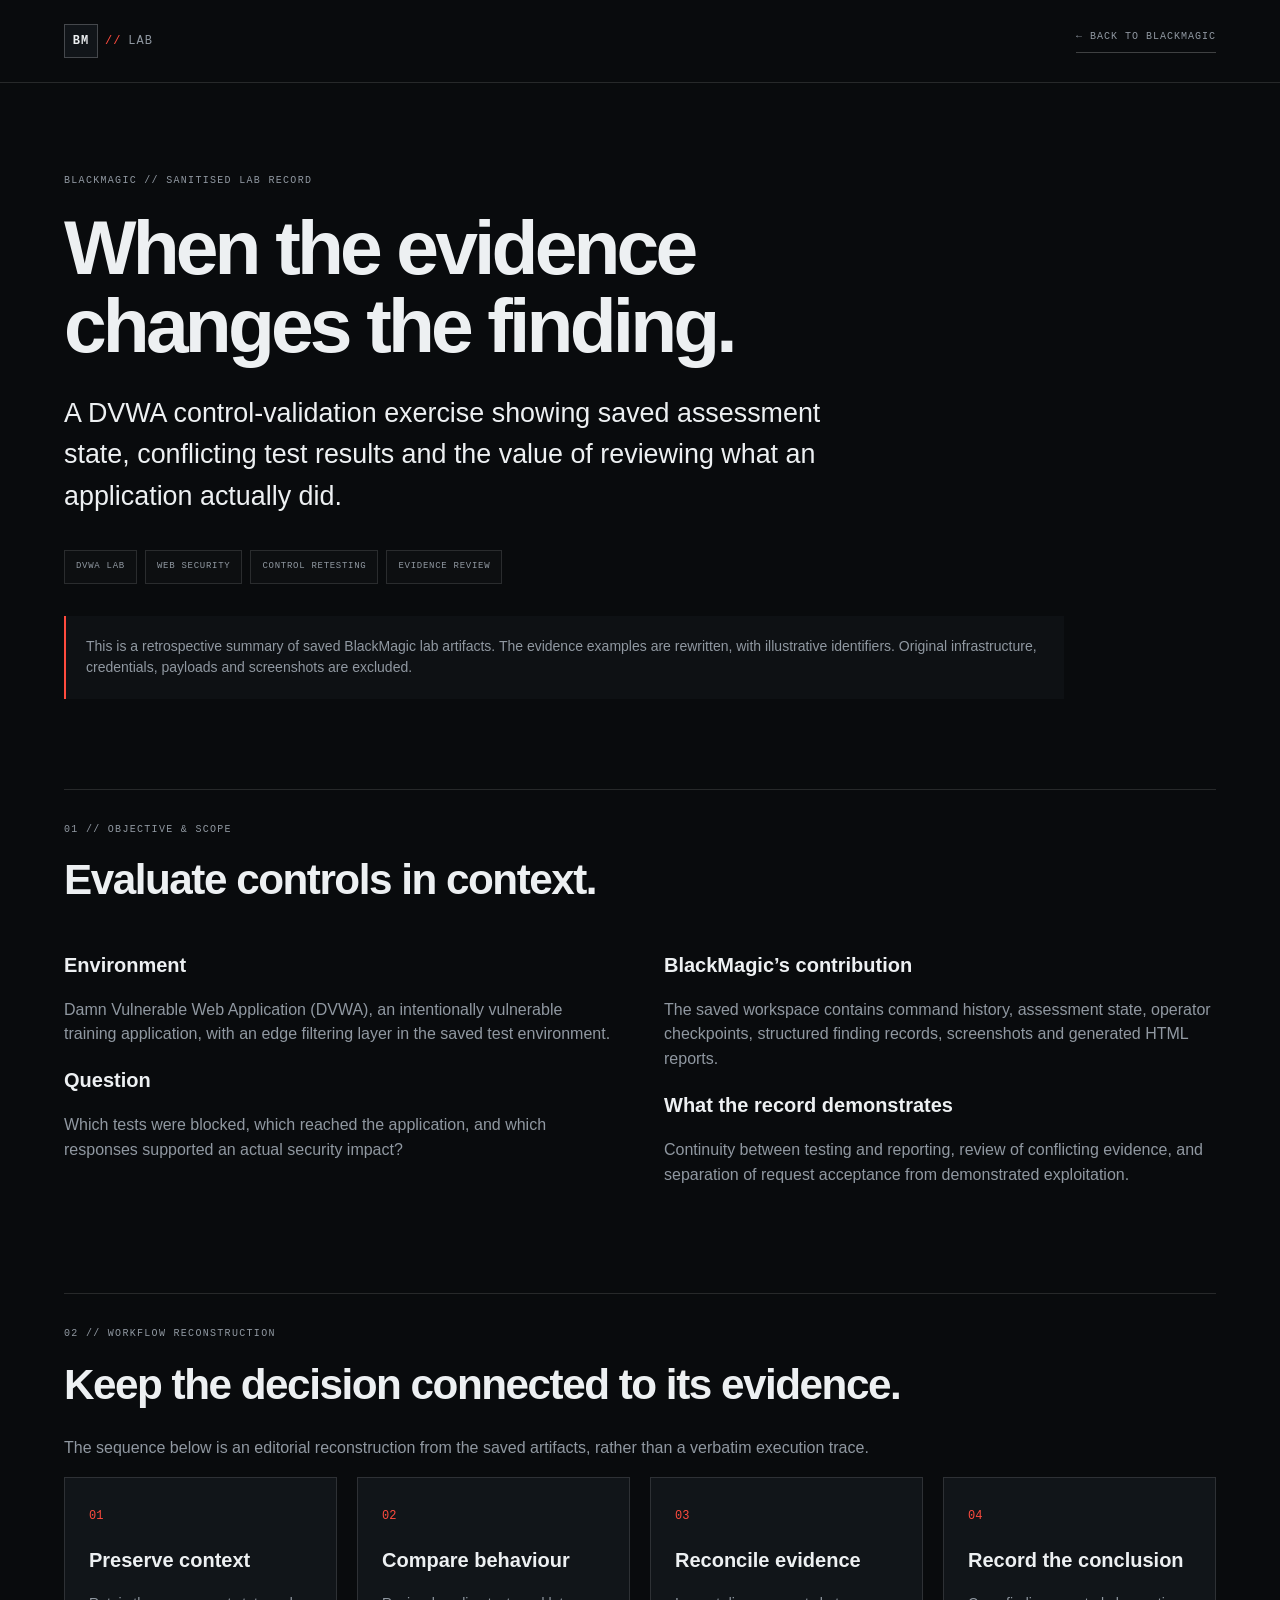
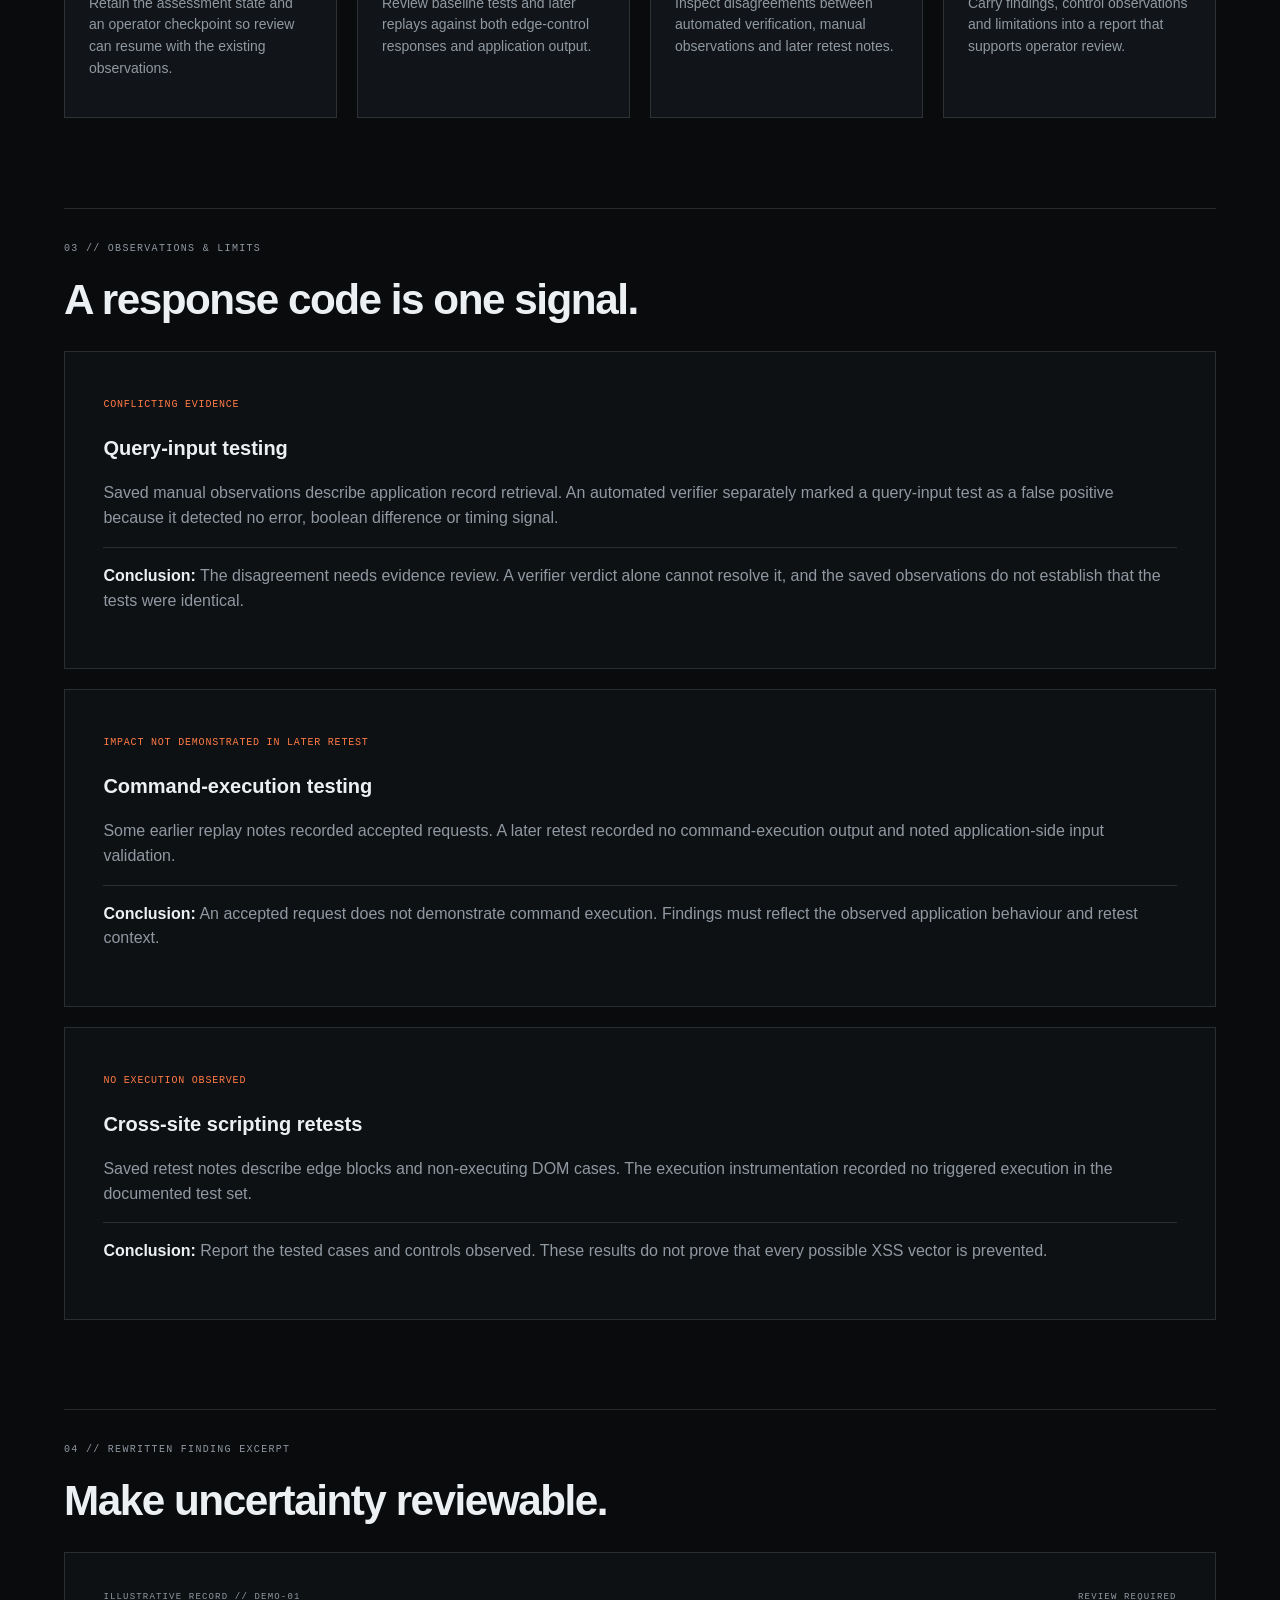
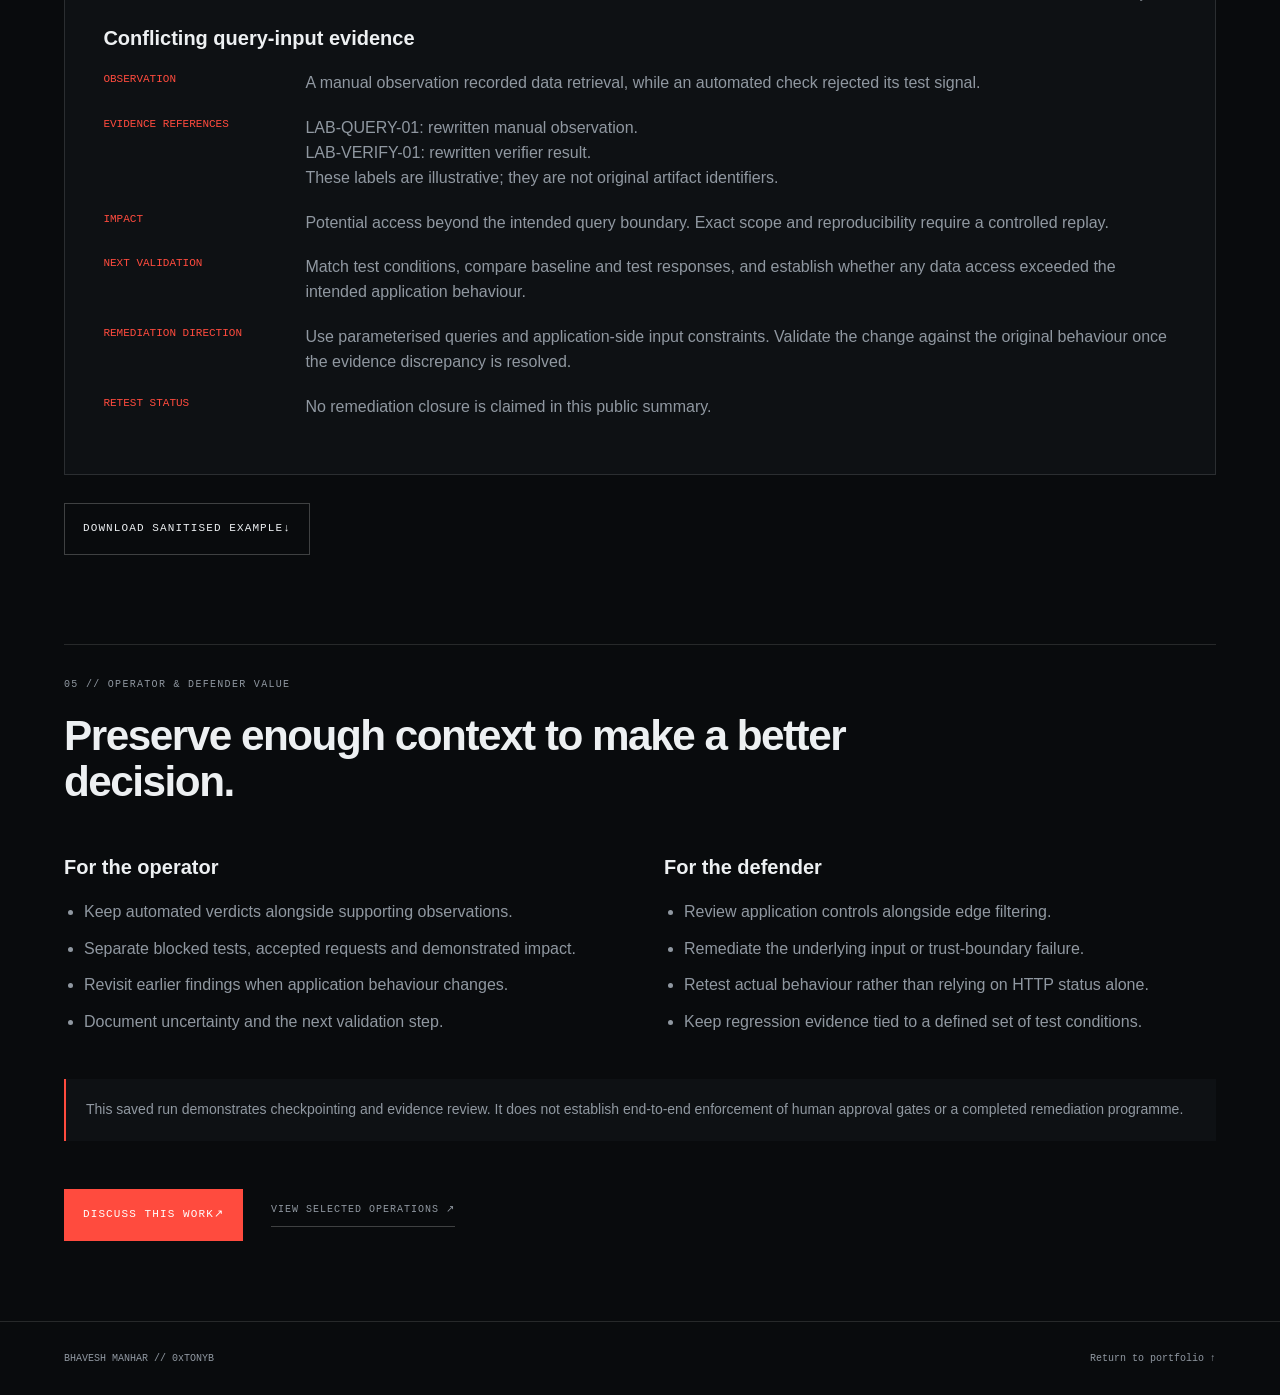
==== blackmagic-lab.html @ 5b5e730f "feat: add sanitised BlackMagic lab example" ====
<!doctype html>
<html lang="en">
<head>
  <meta charset="UTF-8" />
  <meta name="viewport" content="width=device-width, initial-scale=1.0" />
  <meta name="theme-color" content="#090b0d" />
  <meta name="description" content="A sanitised BlackMagic DVWA lab example: saved assessment state, conflicting evidence, control retesting and reviewable findings." />
  <link rel="canonical" href="https://tonyb760.github.io/blackmagic-lab.html" />
  <meta property="og:title" content="BlackMagic Lab Record // Bhavesh Manhar" />
  <meta property="og:description" content="How saved lab evidence informs an operator-led security assessment." />
  <meta property="og:type" content="article" />
  <meta property="og:url" content="https://tonyb760.github.io/blackmagic-lab.html" />
  <title>BlackMagic Lab Record // Bhavesh Manhar</title>
  <link rel="icon" href="./assets/favicon.svg" type="image/svg+xml" />
  <link rel="stylesheet" href="./styles.css?v=20261001-1" />
</head>
<body class="lab-record-page">
  <a class="skip-link" href="#main">Skip to content</a>
  <header class="case-page-header section-shell">
    <a class="brand" href="./index.html" aria-label="Bhavesh Manhar home"><span class="brand-mark">BM</span><span class="brand-slash">//</span><span class="brand-index">LAB</span></a>
    <a class="text-link" href="./index.html#blackmagic">← Back to BlackMagic</a>
  </header>
  <main class="section-shell case-page-main" id="main">
    <div class="case-page-intro">
      <span class="section-kicker">BLACKMAGIC // SANITISED LAB RECORD</span>
      <h1>When the evidence<br />changes the finding.</h1>
      <p class="case-page-lead">A DVWA control-validation exercise showing saved assessment state, conflicting test results and the value of reviewing what an application actually did.</p>
      <div class="record-tags"><span>DVWA LAB</span><span>WEB SECURITY</span><span>CONTROL RETESTING</span><span>EVIDENCE REVIEW</span></div>
      <p class="case-disclosure">This is a retrospective summary of saved BlackMagic lab artifacts. The evidence examples are rewritten, with illustrative identifiers. Original infrastructure, credentials, payloads and screenshots are excluded.</p>
    </div>

    <section class="case-section" aria-labelledby="objective-title">
      <span class="section-kicker">01 // OBJECTIVE &amp; SCOPE</span>
      <h2 id="objective-title">Evaluate controls in context.</h2>
      <div class="case-two-column">
        <div><h3>Environment</h3><p>Damn Vulnerable Web Application (DVWA), an intentionally vulnerable training application, with an edge filtering layer in the saved test environment.</p><h3>Question</h3><p>Which tests were blocked, which reached the application, and which responses supported an actual security impact?</p></div>
        <div><h3>BlackMagic’s contribution</h3><p>The saved workspace contains command history, assessment state, operator checkpoints, structured finding records, screenshots and generated HTML reports.</p><h3>What the record demonstrates</h3><p>Continuity between testing and reporting, review of conflicting evidence, and separation of request acceptance from demonstrated exploitation.</p></div>
      </div>
    </section>

    <section class="case-section" aria-labelledby="workflow-title">
      <span class="section-kicker">02 // WORKFLOW RECONSTRUCTION</span>
      <h2 id="workflow-title">Keep the decision connected to its evidence.</h2>
      <p>The sequence below is an editorial reconstruction from the saved artifacts, rather than a verbatim execution trace.</p>
      <ol class="case-workflow">
        <li><span>01</span><h3>Preserve context</h3><p>Retain the assessment state and an operator checkpoint so review can resume with the existing observations.</p></li>
        <li><span>02</span><h3>Compare behaviour</h3><p>Review baseline tests and later replays against both edge-control responses and application output.</p></li>
        <li><span>03</span><h3>Reconcile evidence</h3><p>Inspect disagreements between automated verification, manual observations and later retest notes.</p></li>
        <li><span>04</span><h3>Record the conclusion</h3><p>Carry findings, control observations and limitations into a report that supports operator review.</p></li>
      </ol>
    </section>

    <section class="case-section" aria-labelledby="evidence-title">
      <span class="section-kicker">03 // OBSERVATIONS &amp; LIMITS</span>
      <h2 id="evidence-title">A response code is one signal.</h2>
      <div class="case-observations">
        <article><span class="case-status">CONFLICTING EVIDENCE</span><h3>Query-input testing</h3><p>Saved manual observations describe application record retrieval. An automated verifier separately marked a query-input test as a false positive because it detected no error, boolean difference or timing signal.</p><p class="case-conclusion"><strong>Conclusion:</strong> The disagreement needs evidence review. A verifier verdict alone cannot resolve it, and the saved observations do not establish that the tests were identical.</p></article>
        <article><span class="case-status">IMPACT NOT DEMONSTRATED IN LATER RETEST</span><h3>Command-execution testing</h3><p>Some earlier replay notes recorded accepted requests. A later retest recorded no command-execution output and noted application-side input validation.</p><p class="case-conclusion"><strong>Conclusion:</strong> An accepted request does not demonstrate command execution. Findings must reflect the observed application behaviour and retest context.</p></article>
        <article><span class="case-status">NO EXECUTION OBSERVED</span><h3>Cross-site scripting retests</h3><p>Saved retest notes describe edge blocks and non-executing DOM cases. The execution instrumentation recorded no triggered execution in the documented test set.</p><p class="case-conclusion"><strong>Conclusion:</strong> Report the tested cases and controls observed. These results do not prove that every possible XSS vector is prevented.</p></article>
      </div>
    </section>

    <section class="case-section" aria-labelledby="finding-title">
      <span class="section-kicker">04 // REWRITTEN FINDING EXCERPT</span>
      <h2 id="finding-title">Make uncertainty reviewable.</h2>
      <article class="case-finding">
        <div class="record-topline"><span>ILLUSTRATIVE RECORD // DEMO-01</span><span>REVIEW REQUIRED</span></div>
        <h3>Conflicting query-input evidence</h3>
        <dl>
          <dt>Observation</dt><dd>A manual observation recorded data retrieval, while an automated check rejected its test signal.</dd>
          <dt>Evidence references</dt><dd>LAB-QUERY-01: rewritten manual observation.<br />LAB-VERIFY-01: rewritten verifier result.<br />These labels are illustrative; they are not original artifact identifiers.</dd>
          <dt>Impact</dt><dd>Potential access beyond the intended query boundary. Exact scope and reproducibility require a controlled replay.</dd>
          <dt>Next validation</dt><dd>Match test conditions, compare baseline and test responses, and establish whether any data access exceeded the intended application behaviour.</dd>
          <dt>Remediation direction</dt><dd>Use parameterised queries and application-side input constraints. Validate the change against the original behaviour once the evidence discrepancy is resolved.</dd>
          <dt>Retest status</dt><dd>No remediation closure is claimed in this public summary.</dd>
        </dl>
      </article>
      <a class="button button-ghost" href="./assets/blackmagic-lab-example.md" download><span>Download sanitised example</span><span aria-hidden="true">↓</span></a>
    </section>

    <section class="case-section" aria-labelledby="takeaways-title">
      <span class="section-kicker">05 // OPERATOR &amp; DEFENDER VALUE</span>
      <h2 id="takeaways-title">Preserve enough context to make a better decision.</h2>
      <div class="case-two-column">
        <div><h3>For the operator</h3><ul><li>Keep automated verdicts alongside supporting observations.</li><li>Separate blocked tests, accepted requests and demonstrated impact.</li><li>Revisit earlier findings when application behaviour changes.</li><li>Document uncertainty and the next validation step.</li></ul></div>
        <div><h3>For the defender</h3><ul><li>Review application controls alongside edge filtering.</li><li>Remediate the underlying input or trust-boundary failure.</li><li>Retest actual behaviour rather than relying on HTTP status alone.</li><li>Keep regression evidence tied to a defined set of test conditions.</li></ul></div>
      </div>
      <p class="case-disclosure">This saved run demonstrates checkpointing and evidence review. It does not establish end-to-end enforcement of human approval gates or a completed remediation programme.</p>
    </section>
    <div class="case-page-actions"><a class="button button-primary" href="./index.html#contact"><span>Discuss this work</span><span aria-hidden="true">↗</span></a><a class="text-link" href="./index.html#selected-operations">View selected operations ↗</a></div>
  </main>
  <footer class="case-page-footer section-shell"><span>BHAVESH MANHAR // 0xTONYB</span><a href="./index.html">Return to portfolio ↑</a></footer>
</body>
</html>
---- styles.css ----
:root {
  --bg: #090b0d;
  --bg-soft: #0e1114;
  --panel: #111519;
  --panel-2: #151a1f;
  --text: #edf0f2;
  --muted: #9098a1;
  --faint: #5d6670;
  --line: rgba(255, 255, 255, 0.12);
  --line-strong: rgba(255, 255, 255, 0.22);
  --signal: #ff4b3e;
  --ember: #ff7a45;
  --status: #70e6a5;
  --black: #040506;
  --mono: "SFMono-Regular", "Cascadia Code", "Roboto Mono", Consolas, monospace;
  --sans: Inter, "Helvetica Neue", Arial, sans-serif;
  --max: 1520px;
  --side: clamp(22px, 5vw, 82px);
  --radius: 2px;
}

* {
  box-sizing: border-box;
}

html {
  scroll-behavior: smooth;
  background: var(--bg);
  overflow-x: clip;
}

body {
  margin: 0;
  color: var(--text);
  background: var(--bg);
  font-family: var(--sans);
  font-size: 16px;
  line-height: 1.55;
  overflow-x: clip;
}

body.menu-open,
body.terminal-open {
  overflow: hidden;
}

::selection {
  background: var(--signal);
  color: #fff;
}

a {
  color: inherit;
  text-decoration: none;
}

button,
input {
  font: inherit;
}

button {
  color: inherit;
}

img {
  display: block;
  max-width: 100%;
}

.sr-only {
  position: absolute;
  width: 1px;
  height: 1px;
  padding: 0;
  margin: -1px;
  overflow: hidden;
  clip: rect(0, 0, 0, 0);
  white-space: nowrap;
  border: 0;
}

.skip-link {
  position: fixed;
  left: 18px;
  top: -60px;
  z-index: 9999;
  padding: 12px 16px;
  background: var(--signal);
  color: white;
  transition: top 0.2s ease;
}

.skip-link:focus {
  top: 18px;
}

.ambient,
.grid-field,
.scan-line {
  position: fixed;
  pointer-events: none;
  z-index: 0;
}

.ambient {
  filter: blur(110px);
  opacity: 0.14;
  border-radius: 50%;
}

.ambient-a {
  width: 520px;
  height: 520px;
  left: -260px;
  top: 18vh;
  background: var(--signal);
}

.ambient-b {
  width: 420px;
  height: 420px;
  right: -210px;
  top: 65vh;
  background: var(--ember);
  opacity: 0.07;
}

.grid-field {
  inset: 0;
  background-image:
    linear-gradient(rgba(255,255,255,0.022) 1px, transparent 1px),
    linear-gradient(90deg, rgba(255,255,255,0.022) 1px, transparent 1px);
  background-size: 52px 52px;
  mask-image: linear-gradient(to bottom, rgba(0,0,0,.85), rgba(0,0,0,.25) 55%, transparent 90%);
}

.scan-line {
  top: -25vh;
  left: 0;
  width: 100%;
  height: 16vh;
  background: linear-gradient(to bottom, transparent, rgba(255,75,62,.035), transparent);
  animation: pageScan 12s linear infinite;
}

@keyframes pageScan {
  to { transform: translateY(140vh); }
}

.section-shell,
.site-header,
.site-footer {
  width: min(100%, var(--max));
  margin: 0 auto;
  position: relative;
  z-index: 1;
}

.section-shell {
  padding-left: var(--side);
  padding-right: var(--side);
}

.site-header {
  min-height: 78px;
  padding: 0 var(--side);
  display: grid;
  grid-template-columns: auto 1fr auto;
  align-items: center;
  gap: 44px;
  border-bottom: 1px solid var(--line);
  background: rgba(9,11,13,.82);
  backdrop-filter: blur(18px);
  position: sticky;
  top: 0;
  z-index: 100;
}

.brand {
  display: inline-flex;
  align-items: center;
  gap: 7px;
  font-family: var(--mono);
  font-size: 12px;
  letter-spacing: .08em;
}

.brand-mark {
  width: 34px;
  height: 34px;
  display: grid;
  place-items: center;
  border: 1px solid var(--line-strong);
  background: var(--panel);
  font-weight: 800;
}

.brand-slash {
  color: var(--signal);
}

.brand-index {
  color: var(--muted);
}

.desktop-nav {
  justify-self: center;
  display: flex;
  gap: clamp(20px, 2.8vw, 48px);
  font-family: var(--mono);
  font-size: 11px;
  text-transform: uppercase;
  letter-spacing: .12em;
  color: var(--muted);
}

.desktop-nav a {
  position: relative;
}

.desktop-nav a::after {
  content: "";
  position: absolute;
  left: 0;
  bottom: -8px;
  width: 100%;
  height: 1px;
  background: var(--signal);
  transform: scaleX(0);
  transform-origin: right;
  transition: transform .25s ease;
}

.desktop-nav a:hover,
.desktop-nav a:focus-visible {
  color: var(--text);
}

.desktop-nav a:hover::after,
.desktop-nav a:focus-visible::after {
  transform: scaleX(1);
  transform-origin: left;
}

.header-status {
  display: inline-flex;
  align-items: center;
  gap: 9px;
  font-family: var(--mono);
  font-size: 10px;
  color: var(--muted);
  letter-spacing: .12em;
}

.status-dot {
  width: 7px;
  height: 7px;
  border-radius: 50%;
  background: var(--status);
  box-shadow: 0 0 0 5px rgba(112,230,165,.08), 0 0 16px rgba(112,230,165,.4);
}

.menu-button,
.mobile-nav {
  display: none;
}

.hero {
  min-height: calc(100vh - 78px);
  padding-top: clamp(58px, 7vw, 112px);
  padding-bottom: clamp(64px, 8vw, 130px);
  display: grid;
  grid-template-columns: minmax(0, 1.05fr) minmax(420px, .95fr);
  gap: clamp(44px, 7vw, 116px);
  align-items: center;
}

.hero-copy {
  position: relative;
  z-index: 2;
}

.eyebrow {
  display: flex;
  align-items: center;
  gap: 12px;
  font-family: var(--mono);
  color: var(--muted);
  font-size: 10px;
  letter-spacing: .16em;
}

.hairline {
  width: 62px;
  height: 1px;
  background: var(--line-strong);
}

.hero h1 {
  margin: clamp(28px, 4vw, 52px) 0 20px;
  font-size: clamp(58px, 7.3vw, 118px);
  line-height: .79;
  letter-spacing: -.065em;
  font-weight: 900;
}

.hero h1 span {
  display: block;
}

.outline-word {
  color: transparent;
  -webkit-text-stroke: 1px rgba(237,240,242,.63);
}

.role-line {
  min-height: 26px;
  display: flex;
  gap: 8px;
  align-items: center;
  font-family: var(--mono);
  font-size: clamp(12px, 1.1vw, 15px);
  letter-spacing: .08em;
  color: var(--muted);
}

.prompt-symbol {
  color: var(--signal);
}

.cursor {
  color: var(--signal);
  animation: blink .9s steps(1) infinite;
}

@keyframes blink {
  50% { opacity: 0; }
}

.hero-statement {
  margin: clamp(42px, 5vw, 72px) 0 24px;
  font-size: clamp(28px, 3.4vw, 54px);
  line-height: 1.02;
  letter-spacing: -.035em;
  font-weight: 650;
}

.hero-intro {
  max-width: 650px;
  margin: 0;
  color: var(--muted);
  font-size: clamp(16px, 1.35vw, 20px);
}

.hero-actions {
  display: flex;
  flex-wrap: wrap;
  gap: 12px;
  margin-top: 38px;
}

.button {
  min-width: 176px;
  min-height: 52px;
  padding: 0 18px;
  display: inline-flex;
  align-items: center;
  justify-content: space-between;
  border: 1px solid var(--line-strong);
  font-family: var(--mono);
  font-size: 11px;
  letter-spacing: .1em;
  text-transform: uppercase;
  transition: transform .25s ease, border-color .25s ease, background .25s ease;
}

.button:hover,
.button:focus-visible {
  transform: translateY(-3px);
}

.button-primary {
  background: var(--signal);
  border-color: var(--signal);
  color: white;
}

.button-primary:hover,
.button-primary:focus-visible {
  background: #ff5f53;
}

.button-ghost:hover,
.button-ghost:focus-visible {
  border-color: var(--text);
  background: rgba(255,255,255,.03);
}

.hero-footnote {
  margin-top: 24px;
  display: flex;
  gap: 12px;
  align-items: center;
  color: var(--faint);
  font-family: var(--mono);
  font-size: 10px;
  letter-spacing: .08em;
  text-transform: uppercase;
}

.hero-footnote span:first-child {
  color: var(--muted);
  border: 1px solid var(--line);
  padding: 5px 7px;
}

.portrait-stage {
  position: relative;
  padding: 32px 28px 34px;
  perspective: 1200px;
}

.portrait-stage::before {
  content: "";
  position: absolute;
  inset: 0 10px 0 58px;
  border: 1px solid var(--line);
  background:
    linear-gradient(145deg, rgba(255,75,62,.08), transparent 35%),
    var(--panel);
}

.portrait-meta {
  position: relative;
  z-index: 4;
  display: flex;
  justify-content: space-between;
  font-family: var(--mono);
  font-size: 9px;
  letter-spacing: .1em;
  color: var(--muted);
  text-transform: uppercase;
}

.portrait-meta-top {
  margin: 0 22px 13px 58px;
}

.portrait-meta-bottom {
  margin: 14px 22px 0 58px;
}

.mono-muted {
  color: var(--faint);
}

.portrait-frame {
  position: relative;
  z-index: 3;
  aspect-ratio: .86;
  margin-left: 58px;
  overflow: hidden;
  border: 1px solid var(--line-strong);
  background: #151515;
  transform-style: preserve-3d;
  transition: transform .18s ease-out;
}

.portrait-frame img {
  width: 100%;
  height: 100%;
  object-fit: cover;
  object-position: 56% 44%;
  filter: saturate(.82) contrast(1.05);
  transform: scale(1.035);
}

.portrait-wash,
.portrait-noise {
  position: absolute;
  inset: 0;
  pointer-events: none;
}

.portrait-wash {
  background:
    linear-gradient(180deg, transparent 45%, rgba(9,11,13,.58) 100%),
    linear-gradient(90deg, rgba(255,75,62,.18), transparent 22%);
  mix-blend-mode: multiply;
}

.portrait-noise {
  opacity: .12;
  background-image: url("data:image/svg+xml,%3Csvg viewBox='0 0 180 180' xmlns='http://www.w3.org/2000/svg'%3E%3Cfilter id='n'%3E%3CfeTurbulence type='fractalNoise' baseFrequency='.9' numOctaves='3' stitchTiles='stitch'/%3E%3C/filter%3E%3Crect width='100%25' height='100%25' filter='url(%23n)' opacity='.5'/%3E%3C/svg%3E");
}

.portrait-redline {
  position: absolute;
  z-index: 6;
  width: 1px;
  height: 100%;
  left: 31%;
  top: 0;
  background: linear-gradient(transparent, var(--signal) 20%, var(--signal) 80%, transparent);
  box-shadow: 0 0 22px rgba(255,75,62,.4);
  opacity: .6;
}

.portrait-type {
  position: absolute;
  z-index: 5;
  font-weight: 900;
  line-height: .8;
  letter-spacing: -.045em;
  mix-blend-mode: screen;
  pointer-events: none;
}

.type-red {
  top: 10%;
  left: -2%;
  color: var(--signal);
  font-size: clamp(42px, 5vw, 82px);
  transform: rotate(-90deg) translateX(-100%);
  transform-origin: left top;
}

.type-team {
  top: 8%;
  right: 4%;
  font-size: clamp(58px, 7vw, 106px);
  color: rgba(255,255,255,.12);
}

.type-offensive {
  left: 5%;
  bottom: 13%;
  font-family: var(--mono);
  font-size: clamp(12px, 1.8vw, 28px);
  color: rgba(255,255,255,.72);
  letter-spacing: .13em;
}

.type-security {
  right: 5%;
  bottom: 5%;
  font-size: clamp(30px, 4.2vw, 68px);
  color: transparent;
  -webkit-text-stroke: 1px rgba(255,255,255,.4);
}

.target-corner {
  position: absolute;
  z-index: 7;
  width: 23px;
  height: 23px;
  border-color: rgba(255,255,255,.7);
  border-style: solid;
}

.target-tl { top: 14px; left: 14px; border-width: 1px 0 0 1px; }
.target-tr { top: 14px; right: 14px; border-width: 1px 1px 0 0; }
.target-bl { bottom: 14px; left: 14px; border-width: 0 0 1px 1px; }
.target-br { bottom: 14px; right: 14px; border-width: 0 1px 1px 0; }

.hero-signal-card {
  position: absolute;
  z-index: 8;
  left: 0;
  bottom: 80px;
  width: 148px;
  padding: 14px;
  border: 1px solid var(--line-strong);
  background: rgba(9,11,13,.91);
  backdrop-filter: blur(12px);
}

.signal-code {
  color: var(--signal);
  font-family: var(--mono);
  font-size: 9px;
  letter-spacing: .12em;
}

.hero-signal-card p {
  margin: 20px 0 0;
  font-family: var(--mono);
  font-size: 9px;
  line-height: 1.6;
  color: var(--muted);
}

.hero-index {
  position: absolute;
  right: var(--side);
  bottom: 14px;
  color: rgba(255,255,255,.035);
  font-size: clamp(110px, 16vw, 260px);
  line-height: 1;
  font-weight: 900;
  pointer-events: none;
}

.marquee-band {
  position: relative;
  z-index: 2;
  overflow: hidden;
  border-top: 1px solid var(--line);
  border-bottom: 1px solid var(--line);
  background: var(--panel);
  transform: rotate(-1deg) scale(1.02);
}

.marquee-track {
  width: max-content;
  min-height: 52px;
  display: flex;
  align-items: center;
  gap: 24px;
  animation: marquee 25s linear infinite;
  font-family: var(--mono);
  font-size: 11px;
  letter-spacing: .13em;
  color: var(--muted);
}

.marquee-track i {
  color: var(--signal);
  font-style: normal;
  font-size: 8px;
}

@keyframes marquee {
  to { transform: translateX(-50%); }
}

.section-heading {
  display: grid;
  grid-template-columns: 70px 1fr auto;
  gap: 24px;
  align-items: start;
  margin-bottom: clamp(54px, 7vw, 104px);
}

.section-number,
.section-kicker,
.project-type,
.surface-code,
.record-topline,
.record-domain,
.field-card-top,
.arsenal-index,
.credentials-heading span,
.contact-kicker {
  font-family: var(--mono);
  text-transform: uppercase;
  letter-spacing: .13em;
}

.section-number {
  color: var(--signal);
  font-size: 11px;
  padding-top: 7px;
}

.section-kicker {
  display: block;
  margin-bottom: 20px;
  color: var(--muted);
  font-size: 10px;
}

.section-heading h2 {
  margin: 0;
  font-size: clamp(38px, 5vw, 78px);
  line-height: .94;
  letter-spacing: -.05em;
  font-weight: 760;
}

.operator-section,
.surface-section,
.operations-section,
.field-section,
.arsenal-section {
  padding-top: clamp(120px, 12vw, 190px);
  padding-bottom: clamp(110px, 11vw, 170px);
}

.operator-grid {
  display: grid;
  grid-template-columns: .8fr 1.2fr;
  gap: clamp(56px, 8vw, 130px);
}

.operator-copy .lead {
  margin-top: 0;
  color: var(--text);
  font-size: clamp(24px, 2.5vw, 38px);
  line-height: 1.12;
  letter-spacing: -.03em;
}

.operator-copy > p:not(.lead) {
  color: var(--muted);
  max-width: 630px;
  font-size: 17px;
}

.operator-principle {
  margin-top: 52px;
  padding-top: 22px;
  border-top: 1px solid var(--line);
}

.operator-principle span {
  font-family: var(--mono);
  font-size: 9px;
  letter-spacing: .13em;
}

.operator-principle blockquote {
  margin: 16px 0 0;
  font-size: 21px;
  line-height: 1.3;
}

.metric-grid {
  display: grid;
  grid-template-columns: repeat(2, minmax(0, 1fr));
  border-top: 1px solid var(--line);
  border-left: 1px solid var(--line);
}

.metric-card {
  min-height: 300px;
  padding: clamp(26px, 3vw, 42px);
  border-right: 1px solid var(--line);
  border-bottom: 1px solid var(--line);
  background: rgba(17,21,25,.5);
  display: flex;
  flex-direction: column;
  transition: background .25s ease, transform .25s ease;
}

.metric-card:hover {
  background: var(--panel-2);
  transform: translateY(-4px);
}

.metric-card-accent {
  background:
    linear-gradient(145deg, rgba(255,75,62,.18), transparent 60%),
    rgba(17,21,25,.7);
}

.metric-label {
  font-family: var(--mono);
  color: var(--muted);
  font-size: 9px;
  letter-spacing: .12em;
}

.metric-card strong {
  margin: auto 0 26px;
  font-size: clamp(64px, 6vw, 100px);
  line-height: .85;
  letter-spacing: -.07em;
}

.metric-card strong span {
  color: var(--signal);
  font-size: .42em;
}

.metric-card p {
  margin: 0;
  color: var(--muted);
  max-width: 290px;
  font-size: 14px;
}

.surface-section {
  padding-top: 80px;
}

.surface-console {
  border: 1px solid var(--line-strong);
  background: rgba(14,17,20,.86);
  box-shadow: 0 40px 100px rgba(0,0,0,.22);
}

.surface-tabs {
  display: grid;
  grid-template-columns: repeat(4, 1fr);
  border-bottom: 1px solid var(--line);
}

.surface-tab {
  min-height: 70px;
  padding: 0 24px;
  border: 0;
  border-right: 1px solid var(--line);
  background: transparent;
  color: var(--muted);
  text-align: left;
  font-family: var(--mono);
  font-size: 10px;
  letter-spacing: .1em;
  cursor: pointer;
  transition: background .2s ease, color .2s ease;
}

.surface-tab:last-child {
  border-right: 0;
}

.surface-tab span {
  display: inline-block;
  margin-right: 18px;
  color: var(--faint);
}

.surface-tab:hover,
.surface-tab:focus-visible {
  color: var(--text);
  background: rgba(255,255,255,.025);
}

.surface-tab.is-active {
  color: var(--text);
  background: rgba(255,75,62,.08);
  box-shadow: inset 0 -2px var(--signal);
}

.surface-tab.is-active span {
  color: var(--signal);
}

.surface-display {
  min-height: 590px;
  display: grid;
  grid-template-columns: .75fr 1.25fr;
}

.surface-radar {
  position: relative;
  min-height: 590px;
  overflow: hidden;
  border-right: 1px solid var(--line);
  background:
    linear-gradient(rgba(255,255,255,.02) 1px, transparent 1px),
    linear-gradient(90deg, rgba(255,255,255,.02) 1px, transparent 1px);
  background-size: 38px 38px;
}

.radar-ring,
.radar-cross {
  position: absolute;
  left: 50%;
  top: 50%;
  transform: translate(-50%, -50%);
}

.radar-ring {
  border: 1px solid rgba(255,255,255,.12);
  border-radius: 50%;
}

.ring-1 { width: 74%; aspect-ratio: 1; }
.ring-2 { width: 49%; aspect-ratio: 1; }
.ring-3 { width: 24%; aspect-ratio: 1; }

.radar-cross-x { width: 80%; height: 1px; background: var(--line); }
.radar-cross-y { height: 80%; width: 1px; background: var(--line); }

.radar-sweep {
  position: absolute;
  width: 36%;
  aspect-ratio: 1;
  left: 50%;
  top: 50%;
  transform-origin: 0 0;
  background: conic-gradient(from 270deg, rgba(255,75,62,.22), transparent 28%);
  animation: radar 5s linear infinite;
}

@keyframes radar {
  to { transform: rotate(360deg); }
}

.radar-node {
  position: absolute;
  width: 7px;
  height: 7px;
  border-radius: 50%;
  background: var(--signal);
  box-shadow: 0 0 0 5px rgba(255,75,62,.08), 0 0 22px rgba(255,75,62,.55);
  animation: nodePulse 2s ease-in-out infinite;
}

.node-a { left: 27%; top: 31%; }
.node-b { right: 22%; top: 44%; animation-delay: -.7s; }
.node-c { left: 55%; bottom: 21%; animation-delay: -1.2s; }

@keyframes nodePulse {
  50% { transform: scale(1.6); opacity: .5; }
}

.surface-content {
  min-width: 0;
  padding: clamp(42px, 6vw, 86px);
  display: flex;
  align-items: center;
}

.surface-panel {
  width: 100%;
  animation: panelIn .3s ease;
}

@keyframes panelIn {
  from { opacity: 0; transform: translateY(8px); }
  to { opacity: 1; transform: translateY(0); }
}

.surface-code {
  color: var(--signal);
  font-size: 10px;
}

.surface-panel h3 {
  max-width: 690px;
  margin: 28px 0 22px;
  font-size: clamp(34px, 4vw, 64px);
  line-height: .98;
  letter-spacing: -.045em;
}

.surface-panel > p {
  max-width: 720px;
  color: var(--muted);
  font-size: 18px;
}

.tag-cloud,
.tool-readout,
.record-tags,
.field-tags {
  display: flex;
  flex-wrap: wrap;
  gap: 8px;
}

.tag-cloud {
  margin-top: 34px;
}

.tag-cloud span,
.record-tags span,
.field-tags span {
  padding: 9px 11px;
  border: 1px solid var(--line);
  background: rgba(255,255,255,.015);
  font-family: var(--mono);
  color: var(--muted);
  font-size: 9px;
  letter-spacing: .08em;
}

.tool-readout {
  margin-top: 48px;
  padding-top: 26px;
  border-top: 1px solid var(--line);
  gap: 14px 24px;
}

.tool-readout span {
  font-family: var(--mono);
  font-size: 10px;
  color: var(--faint);
}

.tool-readout span::before {
  content: "+";
  margin-right: 7px;
  color: var(--status);
}

.blackmagic-section,
.method-section {
  position: relative;
  z-index: 2;
  background: #e8e5de;
  color: #0c0d0f;
}

.blackmagic-section {
  padding-top: clamp(110px, 11vw, 170px);
  padding-bottom: clamp(110px, 11vw, 170px);
  overflow: hidden;
}

.blackmagic-section::before {
  content: "BLACKMAGIC";
  position: absolute;
  left: -2vw;
  top: 11%;
  color: rgba(12,13,15,.035);
  font-size: 18vw;
  line-height: 1;
  font-weight: 900;
  letter-spacing: -.08em;
  pointer-events: none;
}

.invert-heading .section-kicker {
  color: rgba(12,13,15,.5);
}

.invert-heading .section-number {
  color: #d53c30;
}

.classified-badge {
  align-self: start;
  display: inline-flex;
  align-items: center;
  gap: 9px;
  padding: 10px 12px;
  border: 1px solid rgba(12,13,15,.25);
  font-family: var(--mono);
  font-size: 9px;
  letter-spacing: .12em;
}

.classified-badge i {
  width: 7px;
  height: 7px;
  border-radius: 50%;
  background: #d53c30;
}

.blackmagic-grid {
  display: grid;
  grid-template-columns: .8fr 1.2fr;
  gap: clamp(54px, 7vw, 110px);
  align-items: center;
}

.project-type {
  font-size: 10px;
  color: rgba(12,13,15,.56);
}

.blackmagic-lead {
  margin: 32px 0 28px;
  font-size: clamp(28px, 3vw, 46px);
  line-height: 1.05;
  letter-spacing: -.035em;
  font-weight: 650;
}

.blackmagic-copy > p:not(.blackmagic-lead) {
  color: rgba(12,13,15,.68);
  font-size: 17px;
}

.classification-table {
  margin-top: 46px;
  border-top: 1px solid rgba(12,13,15,.23);
}

.classification-table div {
  min-height: 52px;
  display: grid;
  grid-template-columns: 130px 1fr;
  align-items: center;
  border-bottom: 1px solid rgba(12,13,15,.18);
  font-family: var(--mono);
  font-size: 10px;
}

.classification-table span {
  color: rgba(12,13,15,.5);
}

.classification-table strong {
  letter-spacing: .08em;
}

.architecture-panel {
  background: #0b0d0f;
  color: var(--text);
  border: 1px solid rgba(12,13,15,.3);
  box-shadow: 22px 28px 0 rgba(12,13,15,.12);
}

.architecture-header {
  min-height: 48px;
  padding: 0 18px;
  display: flex;
  justify-content: space-between;
  align-items: center;
  border-bottom: 1px solid var(--line);
  font-family: var(--mono);
  color: var(--muted);
  font-size: 9px;
  letter-spacing: .1em;
}

.architecture-map {
  min-height: 650px;
  position: relative;
  overflow: hidden;
  background:
    linear-gradient(rgba(255,255,255,.035) 1px, transparent 1px),
    linear-gradient(90deg, rgba(255,255,255,.035) 1px, transparent 1px);
  background-size: 28px 28px;
}

.arch-node,
.arch-core,
.arch-orchestration {
  position: absolute;
  z-index: 4;
  display: grid;
  place-items: center;
  border: 1px solid var(--line-strong);
  background: #101418;
  font-family: var(--mono);
  font-size: 9px;
  letter-spacing: .08em;
  text-align: center;
}

.arch-node {
  align-content: center;
  gap: 5px;
}

.arch-node strong {
  font-size: 9px;
  letter-spacing: .1em;
}

.arch-node small,
.arch-core small {
  color: var(--muted);
  font-size: 7px;
  letter-spacing: .08em;
}

.arch-operator {
  width: 190px;
  height: 52px;
  left: 50%;
  top: 34px;
  transform: translateX(-50%);
}

.arch-core {
  width: 230px;
  height: 84px;
  left: 50%;
  top: 121px;
  transform: translateX(-50%);
  border-color: rgba(255,75,62,.7);
  background:
    linear-gradient(135deg, rgba(255,75,62,.18), transparent 60%),
    #101418;
}

.arch-core span {
  font-size: 18px;
  font-weight: 800;
  letter-spacing: .16em;
}

.arch-recon,
.arch-web,
.arch-id {
  width: 142px;
  height: 60px;
  top: 270px;
}

.arch-recon { left: 6%; }
.arch-web { left: 50%; transform: translateX(-50%); }
.arch-id { right: 6%; }

.arch-orchestration {
  width: 76%;
  min-height: 136px;
  padding: 0;
  left: 12%;
  top: 362px;
  color: var(--text);
  border-color: rgba(255,75,62,.42);
  background:
    repeating-linear-gradient(-45deg, rgba(255,75,62,.045) 0 8px, transparent 8px 16px),
    #0f1215;
  cursor: pointer;
  appearance: none;
}

.arch-orchestration::before,
.arch-orchestration::after {
  content: "";
  position: absolute;
  width: 8px;
  height: 8px;
  border-color: var(--signal);
  opacity: .8;
}

.arch-orchestration::before {
  left: -1px;
  top: -1px;
  border-left: 1px solid;
  border-top: 1px solid;
}

.arch-orchestration::after {
  right: -1px;
  bottom: -1px;
  border-right: 1px solid;
  border-bottom: 1px solid;
}

.arch-orchestration:focus-visible {
  outline: 2px solid var(--signal);
  outline-offset: 4px;
}

.orchestration-heading {
  display: grid;
  gap: 5px;
  padding: 15px 18px 12px;
}

.orchestration-heading strong {
  color: var(--signal);
  font-size: 10px;
  letter-spacing: .16em;
}

.orchestration-heading small {
  color: var(--muted);
  font-size: 7px;
  letter-spacing: .1em;
}

.orchestration-fragments {
  width: 100%;
  display: grid;
  grid-template-columns: repeat(3, 1fr);
  border-top: 1px solid var(--line);
}

.orchestration-fragments > span {
  min-width: 0;
  padding: 12px 7px;
  display: grid;
  gap: 5px;
  border-right: 1px solid var(--line);
}

.orchestration-fragments > span:last-child {
  border-right: 0;
}

.orchestration-fragments b {
  color: rgba(255,255,255,.58);
  font-size: 7px;
  letter-spacing: .08em;
}

.orchestration-fragments i {
  position: relative;
  color: transparent;
  font-size: 8px;
  font-style: normal;
  letter-spacing: .12em;
  transition: color 180ms ease;
}

.orchestration-fragments i::after {
  content: "████████";
  position: absolute;
  inset: 0;
  color: rgba(255,255,255,.15);
  letter-spacing: -.06em;
  transition: opacity 180ms ease;
}

.arch-orchestration:hover .orchestration-fragments i,
.arch-orchestration:focus-visible .orchestration-fragments i,
.arch-orchestration.is-disclosed .orchestration-fragments i {
  color: var(--signal);
}

.arch-orchestration:hover .orchestration-fragments i::after,
.arch-orchestration:focus-visible .orchestration-fragments i::after,
.arch-orchestration.is-disclosed .orchestration-fragments i::after {
  opacity: 0;
}

.arch-evidence {
  width: 250px;
  height: 58px;
  left: 50%;
  bottom: 28px;
  transform: translateX(-50%);
}

.arch-link {
  position: absolute;
  z-index: 2;
  background: rgba(255,255,255,.22);
}

.link-v {
  width: 1px;
  left: 50%;
}

.link-1 { top: 86px; height: 35px; }
.link-2 { top: 205px; height: 43px; }
.link-h { height: 1px; left: 13%; right: 13%; top: 248px; }

.architecture-map::after {
  content: "";
  position: absolute;
  left: 50%;
  top: 248px;
  width: 1px;
  height: 374px;
  background: rgba(255,255,255,.18);
}

.redaction-note {
  padding: 18px;
  display: grid;
  grid-template-columns: 170px 1fr;
  gap: 24px;
  border-top: 1px solid var(--line);
  font-family: var(--mono);
}

.redaction-note span {
  color: var(--signal);
  font-size: 9px;
  letter-spacing: .12em;
}

.redaction-note p {
  margin: 0;
  color: var(--muted);
  font-size: 9px;
}

.declassification-strip {
  margin-top: 80px;
  display: grid;
  grid-template-columns: repeat(4, 1fr);
  border-top: 1px solid rgba(12,13,15,.2);
  border-left: 1px solid rgba(12,13,15,.2);
  font-family: var(--mono);
}

.declassification-strip > span {
  min-height: 76px;
  padding: 16px;
  display: grid;
  align-content: space-between;
  border-right: 1px solid rgba(12,13,15,.2);
  border-bottom: 1px solid rgba(12,13,15,.2);
  color: rgba(12,13,15,.68);
  font-size: 9px;
  letter-spacing: .08em;
}

.declassification-strip small {
  color: #d53c30;
  font-size: 8px;
}

.blackmagic-signoff {
  margin: 32px 0 0;
  color: rgba(12,13,15,.58);
  font-family: var(--mono);
  font-size: clamp(14px, 1.4vw, 20px);
  letter-spacing: -.02em;
  text-align: right;
}

.blackmagic-signoff strong {
  color: #0c0d0f;
}

.record-grid {
  display: grid;
  grid-template-columns: 1.45fr .775fr .775fr;
  border-top: 1px solid var(--line);
  border-left: 1px solid var(--line);
}

.record-card,
.impact-card {
  min-height: 430px;
  padding: clamp(28px, 3vw, 44px);
  border-right: 1px solid var(--line);
  border-bottom: 1px solid var(--line);
  background: rgba(17,21,25,.45);
}

.record-current {
  background:
    linear-gradient(140deg, rgba(255,75,62,.1), transparent 55%),
    rgba(17,21,25,.55);
}

.record-topline {
  display: flex;
  justify-content: space-between;
  color: var(--muted);
  font-size: 9px;
}

.live-label {
  display: inline-flex;
  align-items: center;
  gap: 8px;
  color: var(--status);
}

.live-label i {
  width: 6px;
  height: 6px;
  border-radius: 50%;
  background: var(--status);
}

.record-card h3 {
  margin: 84px 0 7px;
  font-size: clamp(34px, 3.4vw, 54px);
  line-height: .95;
  letter-spacing: -.045em;
}

.record-domain {
  color: var(--signal);
  font-size: 9px;
}

.record-tags {
  margin: 32px 0;
}

.record-card > p:last-child,
.impact-card p {
  color: var(--muted);
}

.impact-card {
  display: flex;
  flex-direction: column;
}

.impact-card > span {
  font-family: var(--mono);
  color: var(--muted);
  font-size: 9px;
  letter-spacing: .1em;
}

.impact-card strong {
  margin: auto 0 20px;
  font-size: clamp(74px, 7vw, 120px);
  line-height: .8;
  letter-spacing: -.08em;
}

.impact-card h3 {
  margin: 0 0 16px;
  max-width: 280px;
  font-size: 17px;
  line-height: 1.15;
}

.impact-card p {
  margin: 0;
  font-size: 13px;
}

.career-trace {
  position: relative;
  margin-top: 90px;
  display: grid;
  grid-template-columns: repeat(4, 1fr);
}

.trace-line {
  position: absolute;
  left: 0;
  right: 0;
  top: 21px;
  height: 1px;
  background: var(--line);
}

.career-trace article {
  position: relative;
  padding: 62px 30px 0 0;
}

.career-trace article::before {
  content: "";
  position: absolute;
  top: 17px;
  left: 0;
  width: 9px;
  height: 9px;
  border: 1px solid var(--signal);
  background: var(--bg);
  transform: rotate(45deg);
}

.trace-year {
  font-family: var(--mono);
  color: var(--signal);
  font-size: 10px;
}

.career-trace h3 {
  margin: 14px 0 12px;
  font-size: 15px;
}

.career-trace p {
  margin: 0;
  max-width: 260px;
  color: var(--muted);
  font-size: 13px;
}

.field-section {
  padding-top: 80px;
}

.field-grid {
  width: min(100%, 1240px);
  margin-inline: auto;
  display: grid;
  grid-template-columns: repeat(2, minmax(0, 1fr));
  gap: clamp(18px, 2vw, 28px);
}

.field-card {
  min-height: 520px;
  padding: 28px;
  border: 1px solid var(--line);
  background: rgba(17,21,25,.62);
  display: flex;
  flex-direction: column;
  overflow: hidden;
  transition: transform .28s ease, border-color .28s ease, background .28s ease;
}

.field-card:hover,
.field-card:focus-visible {
  transform: translateY(-8px);
  border-color: var(--line-strong);
  background: var(--panel-2);
}

.field-card-top {
  display: flex;
  justify-content: space-between;
  color: var(--muted);
  font-size: 9px;
}

.field-codeblock,
.build-visual {
  min-height: 200px;
  margin: 34px -28px 30px;
  border-top: 1px solid var(--line);
  border-bottom: 1px solid var(--line);
}

.field-codeblock {
  padding: 30px;
  display: flex;
  justify-content: center;
  flex-direction: column;
  gap: 12px;
  background: #080a0c;
}

.field-codeblock code {
  font-family: var(--mono);
  color: var(--muted);
  font-size: 11px;
}

.field-codeblock code::before {
  content: ">";
  color: var(--faint);
  margin-right: 10px;
}

.field-codeblock .signal-code-line {
  color: var(--status);
}

.build-visual {
  display: grid;
  place-items: center;
  align-content: center;
  background:
    radial-gradient(circle at center, rgba(255,75,62,.13), transparent 55%),
    #0b0d0f;
}

.build-visual div {
  display: flex;
  gap: 14px;
}

.build-visual div span {
  width: 42px;
  height: 42px;
  border: 1px solid var(--line-strong);
  transform: rotate(45deg);
}

.build-visual div span:nth-child(2) {
  border-color: var(--signal);
}

.build-visual p {
  margin: 34px 0 0;
  font-family: var(--mono);
  color: var(--muted);
  font-size: 9px;
  letter-spacing: .1em;
}

.field-card h3 {
  margin: auto 0 12px;
  font-size: clamp(28px, 2.6vw, 42px);
  line-height: .94;
  letter-spacing: -.04em;
}

.field-card > p {
  color: var(--muted);
  font-size: 14px;
}

.field-tags {
  margin-top: 20px;
}

.text-link {
  margin-top: 36px;
  display: inline-flex;
  gap: 18px;
  align-items: center;
  padding-bottom: 8px;
  border-bottom: 1px solid var(--line-strong);
  font-family: var(--mono);
  color: var(--muted);
  font-size: 10px;
  letter-spacing: .1em;
  text-transform: uppercase;
}

.text-link:hover {
  color: var(--text);
}

.method-section {
  padding: clamp(110px, 11vw, 170px) 0;
}

.method-grid {
  display: grid;
  grid-template-columns: .9fr 1.1fr;
  gap: clamp(58px, 7vw, 112px);
  align-items: center;
}

.method-loop {
  position: relative;
  width: 100%;
  max-width: 590px;
  aspect-ratio: 1;
}

.method-loop svg {
  width: 100%;
  height: 100%;
  display: block;
  pointer-events: none;
  transform: rotate(-90deg);
}

.loop-track,
.loop-progress {
  fill: none;
  stroke-width: 1;
}

.loop-track {
  stroke: rgba(12,13,15,.2);
}

.loop-progress {
  stroke: #d53c30;
  stroke-width: 2;
  stroke-dasharray: 470 940;
  animation: loopOrbit 7s linear infinite;
}

@keyframes loopOrbit {
  to { stroke-dashoffset: -1410; }
}

.method-core {
  position: absolute;
  inset: 32%;
  z-index: 1;
  padding: 14px;
  display: grid;
  place-items: center;
  align-content: center;
  border: 1px solid rgba(12,13,15,.2);
  background: rgba(232,229,222,.92);
  text-align: center;
  pointer-events: none;
  transition: border-color .2s ease, transform .2s ease;
}

.method-core span,
.method-core small,
.method-node,
.method-detail-header,
.method-readout-grid span,
.method-trace {
  font-family: var(--mono);
  letter-spacing: .1em;
}

.method-core span {
  color: rgba(12,13,15,.5);
  font-size: 8px;
}

.method-core strong {
  margin: 8px 0;
  max-width: 100%;
  font-size: clamp(20px, 2.2vw, 32px);
  line-height: .95;
  letter-spacing: -.045em;
}

.method-core small {
  max-width: 120px;
  color: rgba(12,13,15,.5);
  font-size: 7px;
  line-height: 1.45;
}

.method-node {
  position: absolute;
  z-index: 2;
  display: inline-flex;
  align-items: center;
  gap: 8px;
  padding: 10px 12px;
  border: 1px solid rgba(12,13,15,.25);
  background: #e8e5de;
  color: #0c0d0f;
  font-size: 9px;
  line-height: 1;
  white-space: nowrap;
  appearance: none;
  cursor: pointer;
  transition: color .18s ease, background .18s ease, border-color .18s ease, transform .18s ease, box-shadow .18s ease;
}

.method-node b {
  color: #d53c30;
}

.method-node:hover {
  border-color: rgba(12,13,15,.7);
  transform: translateY(-2px);
}

.method-node:focus-visible {
  outline: 2px solid #d53c30;
  outline-offset: 4px;
}

.method-node.is-active,
.method-node[aria-pressed="true"] {
  border-color: #0c0d0f;
  background: #0c0d0f;
  color: #f3f0e8;
  box-shadow: 6px 6px 0 rgba(213,60,48,.2);
}

.method-n1 { left: 43%; top: 3%; }
.method-n2 { right: 2%; top: 34%; }
.method-n3 { right: 14%; bottom: 9%; }
.method-n4 { left: 10%; bottom: 9%; }
.method-n5 { left: 0; top: 34%; }

.method-copy {
  border: 1px solid rgba(12,13,15,.22);
  background: rgba(255,255,255,.14);
}

.method-detail-header {
  min-height: 54px;
  padding: 0 20px;
  display: flex;
  align-items: center;
  justify-content: space-between;
  gap: 20px;
  border-bottom: 1px solid rgba(12,13,15,.18);
  font-size: 8px;
}

.method-detail-header span {
  color: #d53c30;
  font-weight: 700;
}

.method-detail-header small {
  color: rgba(12,13,15,.45);
  font-size: 7px;
}

.method-prompt {
  min-height: 142px;
  margin: 0;
  padding: clamp(24px, 3vw, 38px);
  display: flex;
  align-items: flex-end;
  border-bottom: 1px solid rgba(12,13,15,.18);
  font-size: clamp(27px, 2.8vw, 44px);
  line-height: 1.02;
  letter-spacing: -.045em;
}

.method-readout-grid {
  display: grid;
  grid-template-columns: repeat(3, minmax(0, 1fr));
  border-bottom: 1px solid rgba(12,13,15,.18);
}

.method-readout-grid article {
  min-width: 0;
  min-height: 220px;
  padding: 22px 20px;
  border-right: 1px solid rgba(12,13,15,.18);
}

.method-readout-grid article:last-child {
  border-right: 0;
}

.method-readout-grid span {
  display: block;
  min-height: 27px;
  color: rgba(12,13,15,.48);
  font-size: 7px;
  line-height: 1.4;
}

.method-readout-grid strong {
  display: block;
  margin: 27px 0 12px;
  font-size: 12px;
  line-height: 1.15;
  letter-spacing: -.015em;
}

.method-readout-grid p {
  margin: 0;
  color: rgba(12,13,15,.62);
  font-size: 11px;
  line-height: 1.65;
}

.method-trace {
  min-height: 58px;
  padding: 0 20px;
  display: flex;
  align-items: center;
  justify-content: space-between;
  gap: 10px;
  color: rgba(12,13,15,.46);
  font-size: 7px;
}

.method-trace span:last-child {
  color: #d53c30;
}

.method-trace i {
  color: rgba(12,13,15,.3);
  font-style: normal;
}

.arsenal-grid {
  display: grid;
  grid-template-columns: repeat(4, 1fr);
  border-top: 1px solid var(--line);
  border-left: 1px solid var(--line);
}

.arsenal-grid article {
  min-height: 390px;
  padding: 28px;
  border-right: 1px solid var(--line);
  border-bottom: 1px solid var(--line);
  transition: background .25s ease;
}

.arsenal-grid article:hover {
  background: var(--panel);
}

.arsenal-index {
  color: var(--faint);
  font-size: 9px;
}

.arsenal-grid h3 {
  margin: 86px 0 30px;
  font-size: 23px;
  letter-spacing: -.02em;
}

.arsenal-grid p {
  margin: 0;
  padding: 9px 0;
  border-top: 1px solid var(--line);
  color: var(--muted);
  font-family: var(--mono);
  font-size: 10px;
}

.credentials {
  margin-top: 100px;
  display: grid;
  grid-template-columns: .7fr 1.3fr;
  gap: clamp(48px, 8vw, 130px);
}

.credentials-heading span {
  color: var(--signal);
  font-size: 10px;
}

.credentials-heading p {
  margin-top: 30px;
  max-width: 390px;
  font-size: clamp(25px, 3vw, 44px);
  line-height: 1.05;
  letter-spacing: -.035em;
}

.credential-list {
  border-top: 1px solid var(--line);
}

.credential-list div {
  min-height: 88px;
  display: grid;
  grid-template-columns: 90px 1fr 220px;
  gap: 18px;
  align-items: center;
  border-bottom: 1px solid var(--line);
}

.credential-list span,
.credential-list small,
.education-strip span,
.education-strip small {
  font-family: var(--mono);
  font-size: 9px;
  letter-spacing: .08em;
}

.credential-list span {
  color: var(--signal);
}

.credential-list strong {
  font-size: 13px;
}

.credential-list small {
  color: var(--muted);
}

.education-strip {
  margin-top: 70px;
  display: grid;
  grid-template-columns: repeat(2, 1fr);
  border: 1px solid var(--line);
}

.education-strip div {
  min-height: 150px;
  padding: 28px;
  display: grid;
  grid-template-columns: 90px 1fr;
  align-content: center;
}

.education-strip div + div {
  border-left: 1px solid var(--line);
}

.education-strip span {
  color: var(--signal);
  grid-row: span 2;
}

.education-strip strong {
  font-size: 20px;
}

.education-strip small {
  color: var(--muted);
  margin-top: 7px;
}

.contact-section {
  position: relative;
  z-index: 2;
  padding: clamp(100px, 12vw, 190px) 0 80px;
  overflow: hidden;
  border-top: 1px solid var(--line);
  background:
    linear-gradient(120deg, rgba(255,75,62,.2), transparent 42%),
    #0b0d0f;
}

.contact-section::after {
  content: "CONTACT";
  position: absolute;
  right: -4vw;
  bottom: -3vw;
  color: rgba(255,255,255,.025);
  font-size: 20vw;
  font-weight: 900;
  letter-spacing: -.08em;
  line-height: .7;
}

.contact-shell {
  z-index: 3;
}

.contact-kicker {
  color: var(--muted);
  font-size: 10px;
}

.contact-shell h2 {
  margin: 44px 0 36px;
  font-size: clamp(74px, 11vw, 180px);
  line-height: .77;
  letter-spacing: -.075em;
}

.contact-shell h2 span {
  color: transparent;
  -webkit-text-stroke: 1px rgba(255,255,255,.42);
}

.contact-shell > p {
  max-width: 680px;
  color: var(--muted);
  font-size: clamp(18px, 1.8vw, 26px);
}

.contact-actions {
  margin-top: 70px;
  max-width: 900px;
  border-top: 1px solid var(--line);
}

.contact-actions a {
  min-height: 78px;
  display: flex;
  justify-content: space-between;
  align-items: center;
  border-bottom: 1px solid var(--line);
  font-size: clamp(18px, 2vw, 30px);
  transition: color .2s ease, padding .2s ease;
}

.contact-actions a span {
  color: var(--signal);
}

.contact-actions a:hover,
.contact-actions a:focus-visible {
  color: var(--signal);
  padding-left: 12px;
}

.contact-status {
  margin-top: 80px;
  display: flex;
  flex-wrap: wrap;
  align-items: center;
  gap: 14px;
  font-family: var(--mono);
  color: var(--muted);
  font-size: 9px;
  letter-spacing: .1em;
}

.contact-status i {
  width: 4px;
  height: 4px;
  background: var(--faint);
  border-radius: 50%;
}

.site-footer {
  min-height: 110px;
  padding: 0 var(--side);
  display: grid;
  grid-template-columns: 1fr auto auto;
  align-items: center;
  gap: 34px;
  border-top: 1px solid var(--line);
  background: var(--bg);
  position: relative;
  z-index: 2;
}

.site-footer > div {
  display: flex;
  flex-direction: column;
  gap: 4px;
  font-family: var(--mono);
  font-size: 8px;
  letter-spacing: .1em;
}

.site-footer > div span:last-child {
  color: var(--faint);
}

.site-footer button,
.site-footer > a {
  border: 0;
  background: transparent;
  color: var(--muted);
  font-family: var(--mono);
  font-size: 9px;
  letter-spacing: .08em;
  cursor: pointer;
}

.site-footer button span {
  margin-left: 8px;
  color: var(--faint);
  border: 1px solid var(--line);
  padding: 5px 6px;
}

.site-footer button:hover,
.site-footer > a:hover {
  color: var(--text);
}

.terminal-overlay {
  position: fixed;
  inset: 0;
  z-index: 1000;
  padding: 24px;
  background: rgba(0,0,0,.72);
  backdrop-filter: blur(14px);
  display: grid;
  place-items: center;
}

.terminal-overlay[hidden] {
  display: none;
}

.terminal-window {
  width: min(900px, 100%);
  height: min(590px, 82vh);
  display: grid;
  grid-template-rows: 48px 1fr 56px;
  border: 1px solid var(--line-strong);
  background: #07090a;
  box-shadow: 0 50px 150px rgba(0,0,0,.65);
  animation: terminalIn .2s ease;
}

@keyframes terminalIn {
  from { opacity: 0; transform: translateY(15px) scale(.98); }
  to { opacity: 1; transform: translateY(0) scale(1); }
}

.terminal-header {
  padding: 0 16px;
  display: flex;
  justify-content: space-between;
  align-items: center;
  border-bottom: 1px solid var(--line);
  font-family: var(--mono);
  font-size: 9px;
  letter-spacing: .08em;
}

.terminal-header > div {
  display: flex;
  align-items: center;
  gap: 16px;
}

.terminal-lights {
  display: flex;
  gap: 6px;
}

.terminal-lights i {
  width: 7px;
  height: 7px;
  border-radius: 50%;
  background: var(--faint);
}

.terminal-lights i:first-child {
  background: var(--signal);
}

.terminal-header button {
  border: 0;
  background: transparent;
  color: var(--muted);
  font-family: var(--mono);
  font-size: 9px;
  cursor: pointer;
}

.terminal-body {
  padding: 22px;
  overflow-y: auto;
  font-family: var(--mono);
  color: #d7ddd8;
  font-size: 12px;
  line-height: 1.65;
}

.terminal-body p {
  margin: 0 0 8px;
  white-space: pre-wrap;
}

.terminal-body b {
  color: var(--status);
}

.terminal-dim {
  color: var(--faint);
}

.terminal-command {
  color: var(--muted);
}

.terminal-command strong {
  color: var(--signal);
}

.terminal-response {
  color: #cbd2d6;
}

.terminal-redacted {
  color: var(--signal);
  letter-spacing: .08em;
}

.terminal-form {
  display: grid;
  grid-template-columns: auto 1fr;
  align-items: center;
  gap: 8px;
  padding: 0 22px;
  border-top: 1px solid var(--line);
  font-family: var(--mono);
  font-size: 12px;
}

.terminal-form label {
  color: var(--status);
}

.terminal-form input {
  width: 100%;
  border: 0;
  outline: 0;
  background: transparent;
  color: var(--text);
  caret-color: var(--signal);
  font-family: var(--mono);
}

[data-reveal] {
  opacity: 0;
  transform: translateY(28px);
  transition: opacity .7s ease, transform .7s cubic-bezier(.2,.8,.2,1);
}

[data-reveal].is-visible {
  opacity: 1;
  transform: translateY(0);
}

@media (max-width: 1120px) {
  .desktop-nav {
    gap: 20px;
  }

  .hero {
    grid-template-columns: 1fr 420px;
    gap: 40px;
  }

  .portrait-stage {
    padding-left: 0;
  }

  .portrait-stage::before {
    left: 20px;
  }

  .portrait-frame,
  .portrait-meta-top,
  .portrait-meta-bottom {
    margin-left: 20px;
  }

  .hero-signal-card {
    left: -18px;
  }

  .surface-display {
    grid-template-columns: .65fr 1.35fr;
  }

  .record-grid {
    grid-template-columns: 1.2fr .9fr .9fr;
  }

  .field-grid {
    grid-template-columns: 1fr 1fr;
  }

  .method-grid {
    grid-template-columns: 1fr;
    gap: 64px;
  }

  .method-loop {
    justify-self: center;
  }

  .arsenal-grid {
    grid-template-columns: repeat(2, 1fr);
  }
}

@media (max-width: 860px) {
  :root {
    --side: 24px;
  }

  .site-header {
    grid-template-columns: auto 1fr auto;
    min-height: 70px;
  }

  .desktop-nav,
  .header-status {
    display: none;
  }

  .menu-button {
    justify-self: end;
    display: grid;
    gap: 6px;
    padding: 12px 0 12px 12px;
    border: 0;
    background: transparent;
    cursor: pointer;
  }

  .menu-button span:not(.sr-only) {
    display: block;
    width: 27px;
    height: 1px;
    background: var(--text);
    transition: transform .2s ease;
  }

  .menu-button[aria-expanded="true"] span:first-child {
    transform: translateY(3.5px) rotate(45deg);
  }

  .menu-button[aria-expanded="true"] span:nth-child(2) {
    transform: translateY(-3.5px) rotate(-45deg);
  }

  .mobile-nav {
    position: fixed;
    inset: 70px 0 auto 0;
    padding: 30px var(--side) 44px;
    display: none;
    flex-direction: column;
    gap: 0;
    border-bottom: 1px solid var(--line);
    background: rgba(9,11,13,.98);
    backdrop-filter: blur(20px);
  }

  .mobile-nav.is-open {
    display: flex;
  }

  .mobile-nav a {
    padding: 18px 0;
    border-bottom: 1px solid var(--line);
    font-family: var(--mono);
    color: var(--muted);
    font-size: 11px;
    letter-spacing: .1em;
  }

  .hero {
    min-height: auto;
    grid-template-columns: 1fr;
    padding-top: 60px;
  }

  .hero-copy {
    max-width: 700px;
  }

  .portrait-stage {
    width: min(100%, 610px);
    justify-self: center;
    padding: 28px 0 34px;
  }

  .portrait-stage::before {
    inset: 0 0 0 30px;
  }

  .portrait-frame,
  .portrait-meta-top,
  .portrait-meta-bottom {
    margin-left: 30px;
    margin-right: 20px;
  }

  .portrait-frame {
    aspect-ratio: .93;
  }

  .hero-signal-card {
    left: 0;
  }

  .section-heading {
    grid-template-columns: 42px 1fr;
  }

  .section-heading > :last-child:not(div) {
    grid-column: 2;
  }

  .operator-grid,
  .blackmagic-grid,
  .method-grid,
  .credentials {
    grid-template-columns: 1fr;
  }

  .operator-grid {
    gap: 60px;
  }

  .surface-tabs {
    grid-template-columns: repeat(2, 1fr);
  }

  .surface-tab:nth-child(2) {
    border-right: 0;
  }

  .surface-tab:nth-child(-n+2) {
    border-bottom: 1px solid var(--line);
  }

  .surface-display {
    grid-template-columns: 1fr;
  }

  .surface-radar {
    min-height: 320px;
    border-right: 0;
    border-bottom: 1px solid var(--line);
  }

  .surface-content {
    padding: 48px 34px;
  }

  .architecture-panel {
    box-shadow: 12px 16px 0 rgba(12,13,15,.12);
  }

  .declassification-strip {
    grid-template-columns: repeat(2, 1fr);
  }

  .record-grid {
    grid-template-columns: repeat(2, 1fr);
  }

  .record-current {
    grid-column: span 2;
  }

  .career-trace {
    grid-template-columns: repeat(2, 1fr);
    row-gap: 50px;
  }

  .career-trace::before {
    display: none;
  }

  .field-grid {
    grid-template-columns: 1fr;
  }

  .method-loop {
    justify-self: center;
    width: min(100%, 580px);
  }

  .credential-list div {
    grid-template-columns: 72px 1fr;
  }

  .credential-list small {
    grid-column: 2;
    margin-top: -18px;
    padding-bottom: 18px;
  }

  .site-footer {
    grid-template-columns: 1fr auto;
  }

  .site-footer button {
    display: none;
  }
}

@media (max-width: 580px) {
  .hero h1 {
    font-size: clamp(54px, 18vw, 90px);
  }

  .hero-statement {
    font-size: 34px;
  }

  .portrait-stage::before {
    left: 12px;
  }

  .portrait-frame,
  .portrait-meta-top,
  .portrait-meta-bottom {
    margin-left: 12px;
    margin-right: 0;
  }

  .portrait-meta {
    font-size: 7px;
  }

  .hero-signal-card {
    width: 132px;
    bottom: 68px;
  }

  .type-team {
    font-size: 18vw;
  }

  .type-security {
    font-size: 10vw;
  }

  .metric-grid {
    grid-template-columns: 1fr;
  }

  .metric-card {
    min-height: 260px;
  }

  .section-heading {
    grid-template-columns: 30px 1fr;
    gap: 14px;
  }

  .section-heading h2 {
    font-size: 43px;
  }

  .section-kicker {
    font-size: 8px;
  }

  .surface-tabs {
    grid-template-columns: 1fr;
  }

  .surface-tab {
    border-right: 0;
    border-bottom: 1px solid var(--line);
  }

  .surface-tab:nth-child(-n+2) {
    border-bottom: 1px solid var(--line);
  }

  .surface-radar {
    min-height: 250px;
  }

  .surface-content {
    padding: 38px 24px;
  }

  .surface-panel h3 {
    font-size: 40px;
  }

  .architecture-map {
    min-height: 620px;
  }

  .arch-operator {
    width: 170px;
  }

  .arch-core {
    width: 210px;
  }

  .arch-recon,
  .arch-web,
  .arch-id {
    width: 31%;
    font-size: 7px;
  }

  .arch-recon { left: 1%; }
  .arch-id { right: 1%; }

  .arch-node strong {
    font-size: 7px;
  }

  .arch-node small {
    font-size: 6px;
  }

  .arch-orchestration {
    width: 94%;
    left: 3%;
  }

  .orchestration-heading {
    padding-right: 8px;
    padding-left: 8px;
  }

  .orchestration-heading strong {
    font-size: 8px;
  }

  .orchestration-fragments > span {
    padding-right: 3px;
    padding-left: 3px;
  }

  .orchestration-fragments b,
  .orchestration-fragments i {
    font-size: 6px;
  }

  .arch-evidence {
    width: 210px;
  }

  .redaction-note {
    grid-template-columns: 1fr;
    gap: 8px;
  }

  .declassification-strip {
    grid-template-columns: 1fr;
  }

  .blackmagic-signoff {
    text-align: left;
  }

  .record-grid {
    grid-template-columns: 1fr;
  }

  .record-current {
    grid-column: auto;
  }

  .record-card,
  .impact-card {
    min-height: 360px;
  }

  .career-trace {
    grid-template-columns: 1fr;
  }

  .trace-line {
    width: 1px;
    height: 100%;
    left: 4px;
    top: 0;
  }

  .career-trace article {
    padding: 0 0 38px 40px;
  }

  .career-trace article::before {
    top: 5px;
  }

  .field-card {
    min-height: 480px;
  }

  .method-node {
    gap: 5px;
    padding: 7px;
    font-size: 7px;
  }

  .method-node.is-active,
  .method-node[aria-pressed="true"] {
    box-shadow: 4px 4px 0 rgba(213,60,48,.2);
  }

  .method-core {
    inset: 30%;
    padding: 10px;
  }

  .method-core strong {
    font-size: 18px;
  }

  .method-prompt {
    min-height: 124px;
    padding: 24px 20px;
    font-size: 29px;
  }

  .method-readout-grid {
    grid-template-columns: 1fr;
  }

  .method-readout-grid article {
    min-height: auto;
    padding: 22px 20px 24px;
    border-right: 0;
    border-bottom: 1px solid rgba(12,13,15,.18);
  }

  .method-readout-grid article:last-child {
    border-bottom: 0;
  }

  .method-readout-grid strong {
    margin-top: 17px;
  }

  .method-trace {
    padding: 0 12px;
    gap: 5px;
    font-size: 6px;
  }

  .arsenal-grid {
    grid-template-columns: 1fr;
  }

  .arsenal-grid article {
    min-height: 330px;
  }

  .credential-list div {
    min-height: 110px;
    grid-template-columns: 58px 1fr;
  }

  .education-strip {
    grid-template-columns: 1fr;
  }

  .education-strip div + div {
    border-left: 0;
    border-top: 1px solid var(--line);
  }

  .contact-shell h2 {
    font-size: 21vw;
  }

  .contact-actions a {
    font-size: 18px;
  }

  .site-footer {
    grid-template-columns: 1fr auto;
  }

  .site-footer > div span:last-child {
    display: none;
  }

  .terminal-overlay {
    padding: 0;
  }

  .terminal-window {
    width: 100%;
    height: 100%;
    border: 0;
  }

  .terminal-header strong {
    font-size: 8px;
  }
}

@media (prefers-reduced-motion: reduce) {
  *,
  *::before,
  *::after {
    scroll-behavior: auto !important;
    animation-duration: .001ms !important;
    animation-iteration-count: 1 !important;
    transition-duration: .001ms !important;
  }

  [data-reveal] {
    opacity: 1;
    transform: none;
  }
}

/* Selected operations: summaries with expandable evidence and assessment context. */
.selected-operations-section {
  padding-top: clamp(100px, 10vw, 160px);
  padding-bottom: clamp(60px, 6vw, 100px);
  scroll-margin-top: 100px;
}

.operation-case {
  padding: clamp(24px, 4vw, 56px);
  border: 1px solid var(--line);
  background: linear-gradient(140deg, rgba(255,75,62,.07), transparent 55%), var(--bg-soft);
}

.operation-case .record-topline {
  flex-wrap: wrap;
  gap: 12px;
}

.operation-case h3 {
  margin: 32px 0 16px;
  max-width: 850px;
  font-size: clamp(28px, 3.5vw, 52px);
  line-height: 1.08;
  letter-spacing: -.035em;
}

.operation-case h4 {
  margin: 0 0 12px;
  color: var(--text);
  font: 11px var(--mono);
  letter-spacing: .1em;
  text-transform: uppercase;
}

.operation-case p,
.operation-case li {
  color: var(--muted);
  overflow-wrap: anywhere;
}

.operation-environment {
  max-width: 760px;
}

.operation-overview {
  display: grid;
  grid-template-columns: repeat(3, minmax(0, 1fr));
  gap: 32px;
  margin: 36px 0;
}

.operation-overview p { margin: 0; }
.operation-path { padding: 28px 0; border-top: 1px solid var(--line); }

.attack-chain {
  display: grid;
  grid-template-columns: repeat(6, minmax(0, 1fr));
  gap: 22px;
  padding: 0;
  margin: 20px 0 0;
  list-style: none;
}

.attack-chain li {
  position: relative;
  padding: 14px 10px;
  border: 1px solid var(--line-strong);
  color: var(--text);
  background: var(--panel);
  font: 11px/1.6 var(--mono);
}

.attack-chain li:not(:last-child)::after {
  content: '→';
  position: absolute;
  left: calc(100% + 5px);
  top: 50%;
  transform: translateY(-50%);
  color: var(--signal);
}

.operation-details {
  border-top: 1px solid var(--line);
  border-bottom: 1px solid var(--line);
}

.operation-details summary {
  cursor: pointer;
  padding: 22px 0;
  color: var(--signal);
  font: 12px var(--mono);
  text-transform: uppercase;
  letter-spacing: .08em;
}

.operation-details summary span { float: right; }
.operation-details[open] summary span { transform: rotate(45deg); }
.operation-details summary:focus-visible { outline: 2px solid var(--signal); outline-offset: 4px; }

.operation-detail-body {
  display: grid;
  grid-template-columns: repeat(2, minmax(0, 1fr));
  gap: 36px 48px;
  padding: 16px 0 36px;
}

.operation-detail-body section:first-child { grid-column: 1 / -1; }
.operation-detail-body p { margin-top: 0; }
.operation-detail-body ul { margin: 12px 0 0; padding-left: 20px; }
.operation-detail-body li + li { margin-top: 8px; }
.operation-detail-body blockquote {
  margin: 24px 0 0;
  padding-left: 18px;
  border-left: 2px solid var(--signal);
  font-size: 20px;
}

.operation-techniques { margin: 24px 0 0; }

@media (max-width: 1000px) {
  .attack-chain { grid-template-columns: 1fr; gap: 24px; }
  .attack-chain li:not(:last-child)::after {
    content: '↓';
    top: calc(100% + 2px);
    left: 50%;
    transform: translateX(-50%);
  }
}

@media (max-width: 760px) {
  .operation-overview,
  .operation-detail-body { grid-template-columns: 1fr; gap: 28px; }
}

.operation-case + .operation-case { margin-top: 32px; }
.operation-case .operation-result {
  margin: 0 0 28px;
  padding: 18px 20px;
  border-left: 2px solid var(--signal);
  background: rgba(255,75,62,.06);
  color: var(--text);
  font: 14px/1.6 var(--mono);
}

/* Capability evidence and curated lab research. */
.operation-role {
  display: flex;
  flex-wrap: wrap;
  align-items: baseline;
  gap: 12px;
}
.operation-role span { color: var(--signal); font: 10px var(--mono); letter-spacing: .1em; }
.operation-case { scroll-margin-top: 100px; }
.capability-evidence { margin-bottom: 48px; }
.capability-intro { max-width: 760px; font-size: 20px; }
.capability-legend { color: var(--muted); font-size: 13px; }
.capability-legend span { color: var(--text); font: 10px var(--mono); margin-right: 8px; }
.capability-legend span:not(:first-child) { margin-left: 16px; }
.capability-table-wrap { overflow-x: auto; border: 1px solid var(--line); }
.capability-table { width: 100%; min-width: 680px; border-collapse: collapse; text-align: left; }
.capability-table caption { padding: 16px 20px; color: var(--muted); text-align: left; font-size: 13px; }
.capability-table th, .capability-table td { padding: 20px; vertical-align: top; border-top: 1px solid var(--line); }
.capability-table thead th { font: 10px var(--mono); text-transform: uppercase; letter-spacing: .1em; color: var(--muted); }
.capability-table tbody th { width: 19%; font-size: 15px; }
.capability-table tbody td { color: var(--muted); font-size: 14px; }
.capability-table tbody td:nth-child(2) { width: 45%; }
.capability-table a { color: var(--signal); text-decoration: underline; text-underline-offset: 4px; }
.practice-level { font: 10px var(--mono); color: var(--status); }
.practice-research { color: var(--ember); }
.capability-proof { margin-top: 28px; }
.lab-intro { max-width: 740px; margin-bottom: 32px; scroll-margin-top: 100px; }
.lab-intro h3 { font-size: 28px; margin: 0 0 12px; }
.lab-intro p { color: var(--muted); }
.lab-grid { display: grid; grid-template-columns: repeat(3, minmax(0, 1fr)); gap: 24px; }
.lab-card { display: flex; flex-direction: column; padding: 28px; border: 1px solid var(--line); background: var(--bg-soft); min-width: 0; }
.lab-card h3 { margin: 28px 0 12px; font-size: 32px; letter-spacing: -.035em; }
.lab-hook { color: var(--muted); margin: 0; }
.lab-card .field-card-top { flex-wrap: wrap; gap: 8px; }
.lab-card .field-tags { margin-bottom: 24px; }
.lab-details { border-top: 1px solid var(--line); margin-top: auto; }
.lab-details summary { cursor: pointer; padding: 18px 0; font: 11px var(--mono); color: var(--text); }
.lab-details h4 { font: 10px var(--mono); text-transform: uppercase; color: var(--signal); margin: 12px 0; }
.lab-details p { color: var(--muted); font-size: 14px; }
.lab-card .text-link { align-self: flex-start; margin-top: 16px; }
.research-links { display: flex; flex-wrap: wrap; gap: 16px 36px; }
.capability-table-wrap:focus-visible, .lab-details summary:focus-visible { outline: 2px solid var(--signal); outline-offset: 4px; }
@media (max-width: 1100px) { .lab-grid { grid-template-columns: repeat(2, minmax(0, 1fr)); } }
@media (max-width: 650px) { .lab-grid { grid-template-columns: 1fr; } }

/* Public BlackMagic lab evidence. */
.blackmagic-demo {
  display: grid;
  grid-template-columns: 1fr auto;
  gap: 32px;
  align-items: center;
  margin-top: 48px;
  padding: clamp(24px, 3vw, 40px);
  border: 1px solid rgba(12,13,15,.25);
  background: rgba(255,255,255,.3);
}
.blackmagic-demo h3 { max-width: 760px; margin: 20px 0 16px; font-size: clamp(28px, 3vw, 44px); line-height: 1.05; letter-spacing: -.03em; }
.blackmagic-demo p { max-width: 740px; color: rgba(12,13,15,.7); }
.blackmagic-demo .blackmagic-demo-note { font: 10px/1.7 var(--mono); }
.case-page-header { display: flex; justify-content: space-between; align-items: center; gap: 24px; padding: 24px var(--side); border-bottom: 1px solid var(--line); }
.case-page-header .text-link { margin-top: 0; }
.case-page-main { padding-top: clamp(60px, 7vw, 110px); padding-bottom: 80px; }
.case-page-intro { max-width: 1000px; }
.case-page-intro h1 { font-size: clamp(40px, 6vw, 86px); line-height: 1.02; letter-spacing: -.05em; margin: 0 0 28px; }
.case-page-lead { max-width: 800px; font-size: clamp(20px, 2.1vw, 28px); }
.case-disclosure { padding: 20px; margin: 28px 0 0; border-left: 2px solid var(--signal); background: var(--bg-soft); color: var(--muted); font-size: 14px; }
.case-section { margin-top: clamp(60px, 7vw, 100px); padding-top: 32px; border-top: 1px solid var(--line); }
.case-section h2 { margin: 0 0 28px; max-width: 900px; font-size: clamp(28px, 3.3vw, 48px); line-height: 1.1; letter-spacing: -.035em; }
.case-section h3 { font-size: 20px; line-height: 1.3; }
.case-section p, .case-section li { color: var(--muted); }
.case-two-column { display: grid; grid-template-columns: repeat(2, minmax(0, 1fr)); gap: 48px; }
.case-two-column li + li { margin-top: 12px; }
.case-two-column ul { padding-left: 20px; }
.case-workflow { list-style: none; padding: 0; display: grid; grid-template-columns: repeat(4, minmax(0, 1fr)); gap: 20px; }
.case-workflow li { padding: 24px; background: var(--panel); border: 1px solid var(--line); }
.case-workflow span { color: var(--signal); font: 12px var(--mono); }
.case-workflow h3 { color: var(--text); }
.case-workflow p { font-size: 14px; }
.case-observations { display: grid; gap: 20px; }
.case-observations article, .case-finding { padding: clamp(24px, 3vw, 40px); background: var(--bg-soft); border: 1px solid var(--line); }
.case-status { color: var(--ember); font: 10px/1.6 var(--mono); letter-spacing: .08em; }
.case-conclusion { padding-top: 16px; border-top: 1px solid var(--line); }
.case-conclusion strong { color: var(--text); }
.case-finding { margin-bottom: 28px; }
.case-finding .record-topline { flex-wrap: wrap; gap: 12px; }
.case-finding dl { display: grid; grid-template-columns: 170px minmax(0, 1fr); gap: 20px 32px; }
.case-finding dt { font: 11px/1.6 var(--mono); color: var(--signal); text-transform: uppercase; }
.case-finding dd { margin: 0; color: var(--muted); overflow-wrap: anywhere; }
.case-page-actions { display: flex; align-items: center; flex-wrap: wrap; gap: 28px; margin-top: 48px; }
.case-page-actions .text-link { margin-top: 0; }
.case-page-footer { display: flex; justify-content: space-between; flex-wrap: wrap; gap: 20px; padding: 28px var(--side); border-top: 1px solid var(--line); color: var(--muted); font: 10px/1.7 var(--mono); }
@media (max-width: 1000px) {
  .case-workflow { grid-template-columns: repeat(2, minmax(0, 1fr)); }
  .blackmagic-demo { grid-template-columns: 1fr; }
  .blackmagic-demo .button { justify-self: start; }
}
@media (max-width: 650px) {
  .case-two-column, .case-workflow { grid-template-columns: 1fr; gap: 20px; }
  .case-finding dl { grid-template-columns: 1fr; gap: 12px; }
  .case-finding dd + dt { margin-top: 12px; }
  .case-page-header { flex-wrap: wrap; }
}
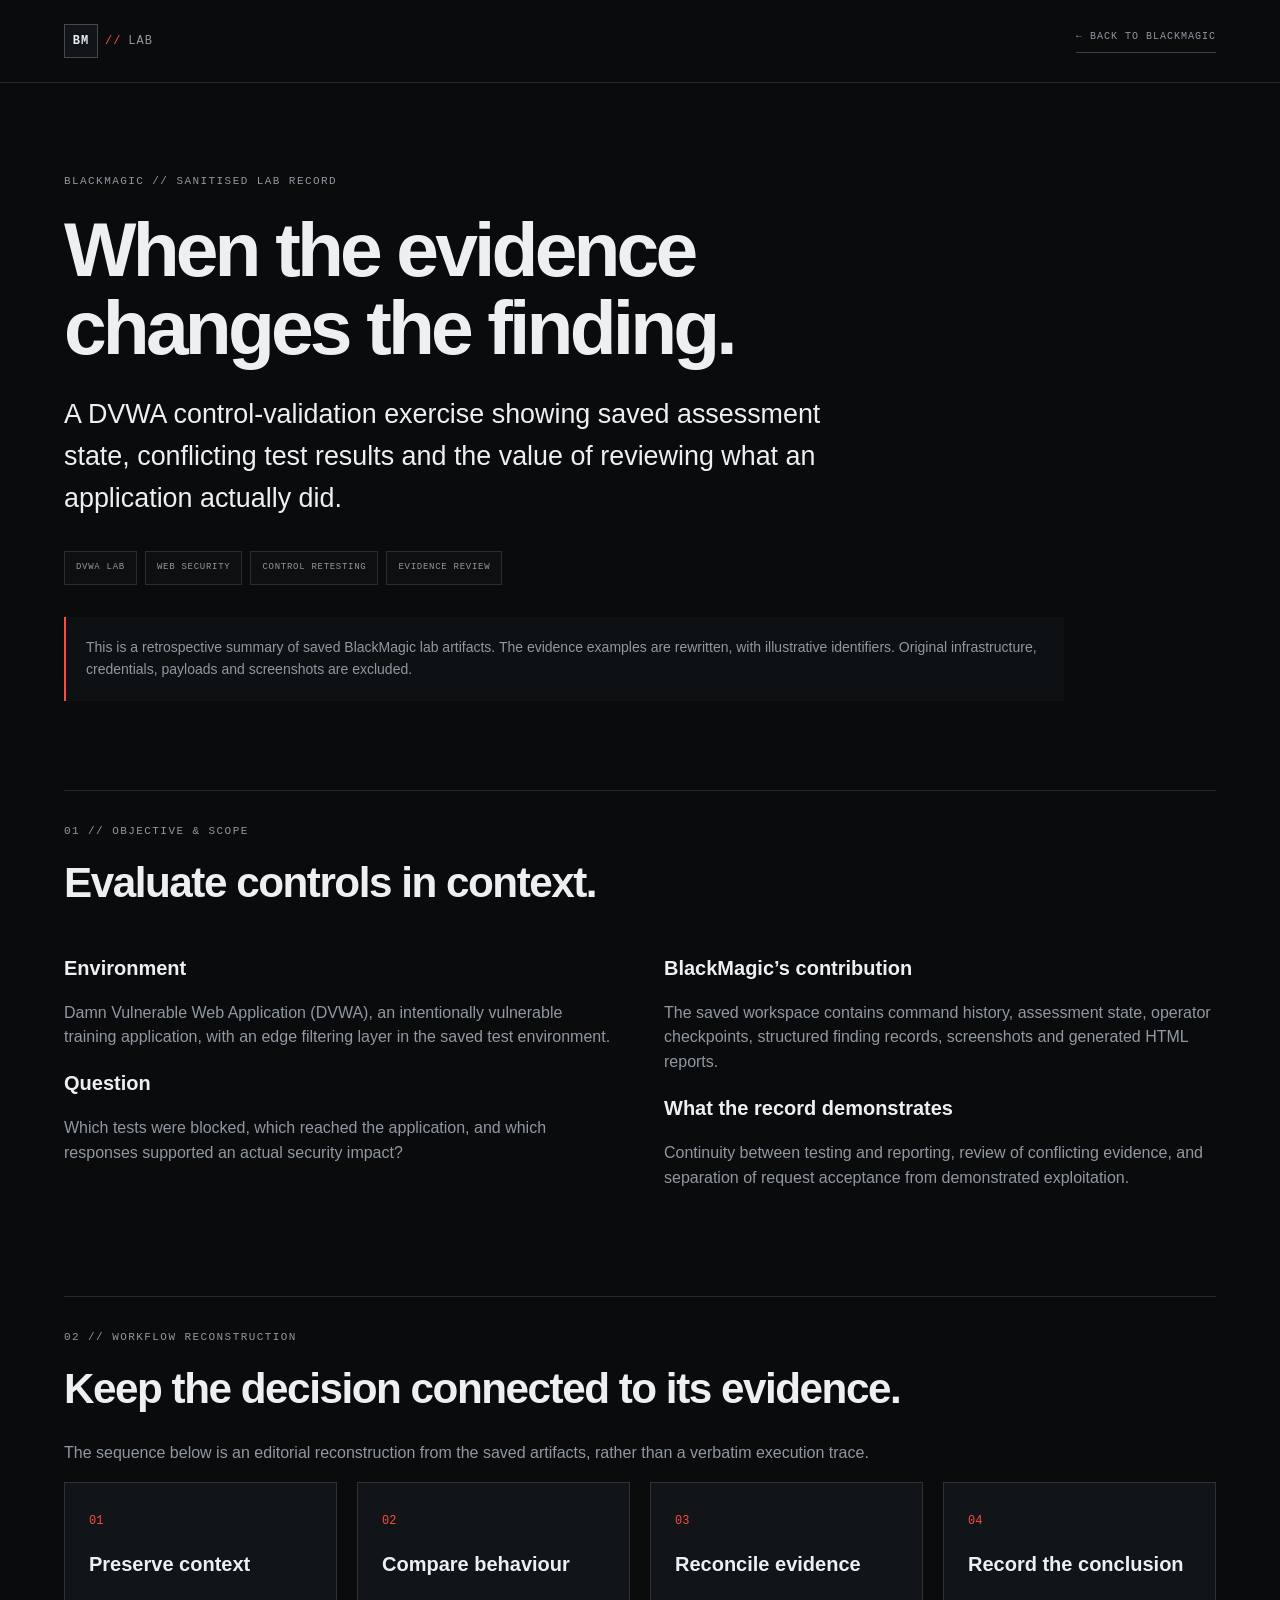
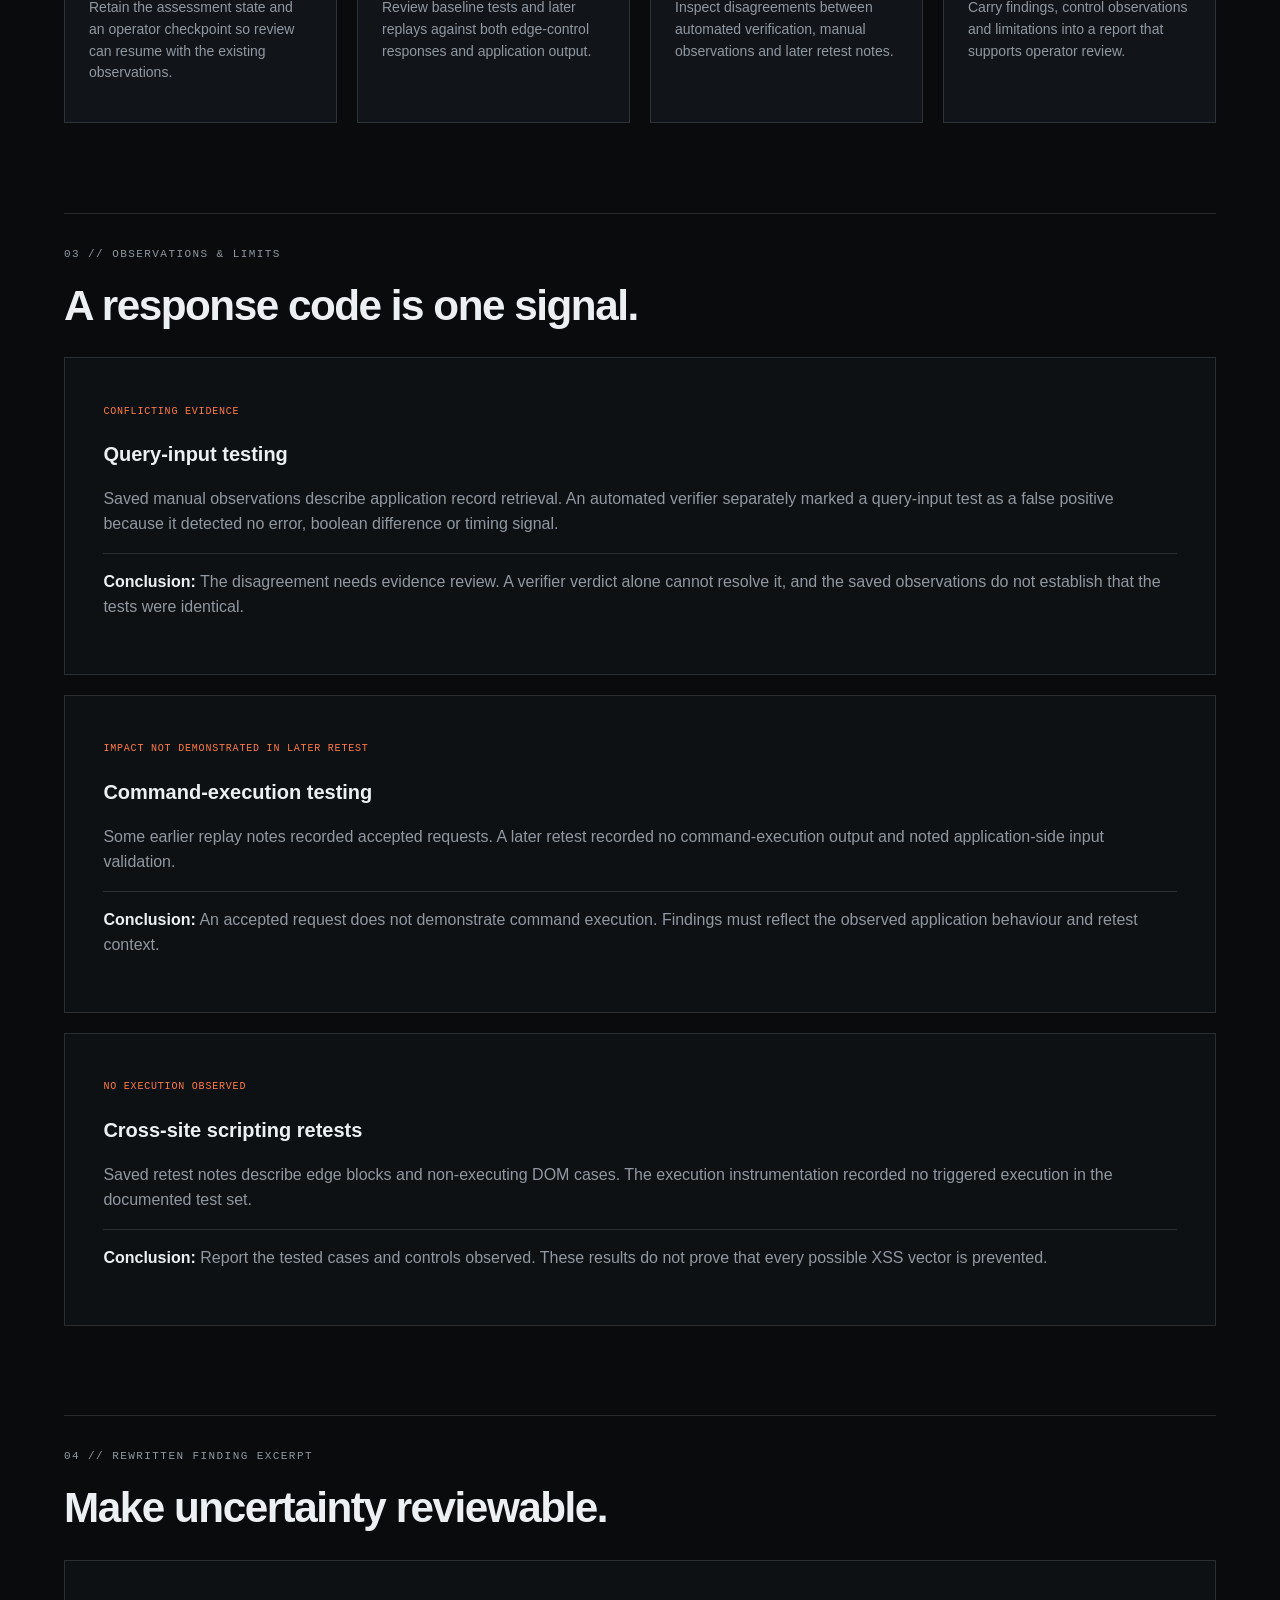
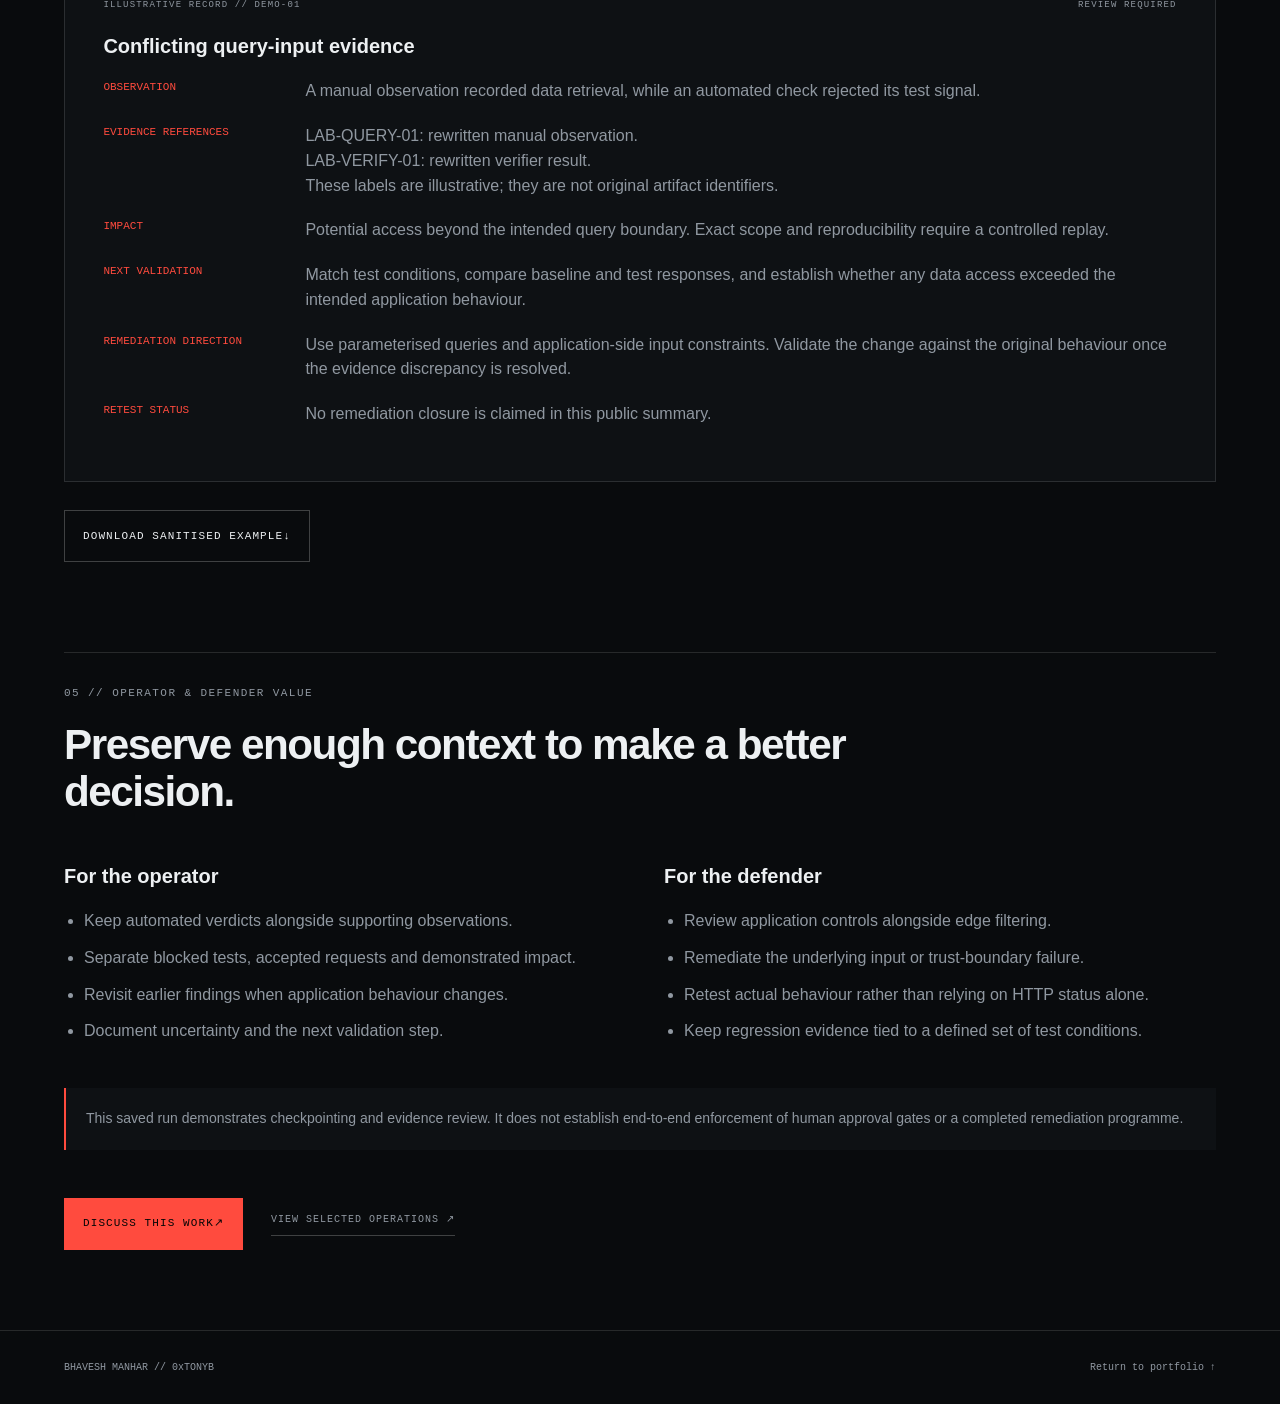
==== commit 26af5901: "fix: improve portfolio accessibility and mobile UX" ====
--- a/blackmagic-lab.html
+++ b/blackmagic-lab.html
@@ -10,9 +10,19 @@
   <meta property="og:description" content="How saved lab evidence informs an operator-led security assessment." />
   <meta property="og:type" content="article" />
   <meta property="og:url" content="https://tonyb760.github.io/blackmagic-lab.html" />
+  <meta property="og:site_name" content="0xTonyb // Red Team Portfolio" />
+  <meta property="og:image" content="https://tonyb760.github.io/assets/bhavesh-manhar.webp" />
+  <meta property="og:image:alt" content="Portrait of Bhavesh Manhar" />
+  <meta property="og:image:width" content="1254" />
+  <meta property="og:image:height" content="1254" />
+  <meta name="twitter:card" content="summary" />
+  <meta name="twitter:title" content="BlackMagic Lab Record // Bhavesh Manhar" />
+  <meta name="twitter:description" content="Saved lab evidence, conflicting test results and control retesting in an operator-led assessment." />
+  <meta name="twitter:image" content="https://tonyb760.github.io/assets/bhavesh-manhar.webp" />
+  <meta name="twitter:image:alt" content="Portrait of Bhavesh Manhar" />
   <title>BlackMagic Lab Record // Bhavesh Manhar</title>
   <link rel="icon" href="./assets/favicon.svg" type="image/svg+xml" />
-  <link rel="stylesheet" href="./styles.css?v=20261001-1" />
+  <link rel="stylesheet" href="./styles.css?v=20261001-6" />
 </head>
 <body class="lab-record-page">
   <a class="skip-link" href="#main">Skip to content</a>
@@ -20,7 +30,7 @@
     <a class="brand" href="./index.html" aria-label="Bhavesh Manhar home"><span class="brand-mark">BM</span><span class="brand-slash">//</span><span class="brand-index">LAB</span></a>
     <a class="text-link" href="./index.html#blackmagic">← Back to BlackMagic</a>
   </header>
-  <main class="section-shell case-page-main" id="main">
+  <main class="section-shell case-page-main" id="main" tabindex="-1">
     <div class="case-page-intro">
       <span class="section-kicker">BLACKMAGIC // SANITISED LAB RECORD</span>
       <h1>When the evidence<br />changes the finding.</h1>
--- a/styles.css
+++ b/styles.css
@@ -5,7 +5,7 @@
   --panel-2: #151a1f;
   --text: #edf0f2;
   --muted: #9098a1;
-  --faint: #5d6670;
+  --faint: #87919c;
   --line: rgba(255, 255, 255, 0.12);
   --line-strong: rgba(255, 255, 255, 0.22);
   --signal: #ff4b3e;
@@ -383,7 +383,7 @@
 .button-primary {
   background: var(--signal);
   border-color: var(--signal);
-  color: white;
+  color: var(--black);
 }
 
 .button-primary:hover,
@@ -2326,7 +2326,7 @@
   font-family: var(--mono);
 }
 
-[data-reveal] {
+[data-reveal].reveal-pending {
   opacity: 0;
   transform: translateY(28px);
   transition: opacity .7s ease, transform .7s cubic-bezier(.2,.8,.2,1);
@@ -3146,3 +3146,91 @@
   .case-finding dd + dt { margin-top: 12px; }
   .case-page-header { flex-wrap: wrap; }
 }
+
+/* Contextual outcomes and explicit credential status groups. */
+.impact-outcome strong { font-size: clamp(24px, 2.5vw, 38px); line-height: 1.1; overflow-wrap: anywhere; }
+.impact-outcome .text-link { align-self: flex-start; margin-top: 12px; font-size: 9px; }
+.credential-groups { min-width: 0; }
+.credential-group + .credential-group { margin-top: 32px; }
+.credential-group h3 { margin: 0 0 16px; color: var(--signal); font: 11px/1.6 var(--mono); text-transform: uppercase; letter-spacing: .1em; }
+#credentials { scroll-margin-top: 100px; }
+
+/* Assessment lifecycle and combined experience/credentials section. */
+.experience-credentials { scroll-margin-top: 100px; }
+.method-scope-note { max-width: 880px; margin: -28px 0 48px; color: rgba(12,13,15,.65); font-size: 15px; }
+.method-selection { padding: 24px; border: 1px solid rgba(12,13,15,.2); margin-bottom: 24px; display: grid; gap: 12px; }
+.method-selection span, .method-selection small { color: rgba(12,13,15,.6); font: 10px/1.6 var(--mono); letter-spacing: .1em; }
+.method-selection strong { font-size: clamp(26px, 3vw, 40px); letter-spacing: -.03em; line-height: 1.1; }
+.method-stage-list { padding: 0; margin: 0; list-style: none; display: grid; grid-template-columns: repeat(2, minmax(0, 1fr)); gap: 12px; }
+.method-stages .method-node { position: static; width: 100%; min-height: 58px; font-size: 11px; white-space: normal; text-align: left; line-height: 1.5; }
+.method-stage-list li:last-child { grid-column: 1 / -1; }
+@media (max-width: 400px) { .method-stage-list { grid-template-columns: 1fr; } }
+
+/* Sanitised application-assessment evidence spotlight. */
+.supporting-evidence { margin: 36px 0; padding: clamp(20px, 3vw, 36px); border: 1px solid var(--line-strong); background: var(--panel); }
+.supporting-evidence .section-kicker { margin-bottom: 16px; color: var(--signal); font-size: 9px; line-height: 1.7; }
+.operation-case .supporting-evidence > h4 { font: 600 clamp(22px, 2.5vw, 32px)/1.15 var(--sans); text-transform: none; letter-spacing: -.025em; }
+.retest-progression { margin: 24px 0; padding: 0; list-style: none; display: grid; grid-template-columns: repeat(3, minmax(0, 1fr)); gap: 20px; }
+.retest-progression li { padding-top: 16px; border-top: 2px solid var(--line-strong); }
+.retest-progression li:last-child { border-color: var(--status); }
+.retest-progression span { display: block; margin-bottom: 12px; color: var(--muted); font: 9px/1.6 var(--mono); letter-spacing: .06em; }
+.retest-progression strong { color: var(--text); font-size: 17px; }
+.retest-progression p { font-size: 13px; margin-bottom: 0; }
+.supporting-evidence .text-link { margin-top: 24px; }
+@media (max-width: 760px) { .retest-progression { grid-template-columns: 1fr; } }
+
+/* Concise operation summaries, with full evidence inside native disclosures. */
+.operation-summary { display: grid; grid-template-columns: 1fr .65fr 1.15fr; gap: 24px; margin: 28px 0; }
+.operation-summary p { margin: 0; }
+.operation-summary .operation-role { display: block; }
+.operation-expanded { padding-top: 12px; }
+.operation-expanded > .operation-overview { margin-top: 16px; }
+.operation-expanded > .operation-techniques { margin-bottom: 24px; }
+@media (max-width: 760px) { .operation-summary { grid-template-columns: 1fr; gap: 20px; } }
+
+/* Final readability, keyboard and small-screen corrections. */
+:root { --ink-signal: #b42b21; }
+:where(a, button, summary, input, [tabindex]):focus-visible { outline: 2px solid var(--signal); outline-offset: 4px; }
+main > section[id], #main, #arsenal { scroll-margin-top: 100px; }
+.invert-heading .section-kicker, .project-type, .classification-table span { color: #60605d; }
+.invert-heading .section-number, .declassification-strip small, .method-node b,
+.method-detail-header span, .method-trace span:last-child { color: var(--ink-signal); }
+.method-node.is-active b, .method-node[aria-pressed="true"] b { color: var(--signal); }
+.method-detail-header small, .method-readout-grid span, .method-trace { color: #60605d; font-size: 10px; }
+.method-detail-header span { font-size: 10px; }
+.method-selection span, .method-selection small { color: #60605d; }
+.section-kicker, .project-type, .classification-table { font-size: 11px; }
+.tool-readout { font-size: 11px; }
+.surface-tab { min-height: 48px; }
+.menu-button { min-width: 44px; min-height: 44px; align-content: center; }
+.method-static { color: #464643; padding-left: 22px; }
+.method-static li + li { margin-top: 14px; }
+@media (max-width: 860px) {
+  .mobile-nav { max-height: calc(100dvh - 70px); overflow-y: auto; overscroll-behavior: contain; }
+  .blackmagic-section .section-heading h2 { font-size: clamp(28px, 9vw, 72px); overflow-wrap: anywhere; }
+  .hero-index { display: none; }
+}
+
+@media (prefers-reduced-motion: reduce) {
+  [data-reveal].reveal-pending { opacity: 1; transform: none; }
+}
+
+.skip-link { color: var(--black); }
+.terminal-form input:focus-visible { outline: 2px solid var(--signal); outline-offset: 4px; }
+
+@media (max-width: 860px) {
+  .site-footer { grid-template-columns: 1fr 1fr; gap: 16px; padding-top: 24px; padding-bottom: 24px; }
+  .site-footer > div { grid-column: 1 / -1; }
+  .site-footer button { display: block; justify-self: start; min-height: 44px; }
+  .site-footer button span { display: none; }
+  .site-footer > a { display: inline-flex; align-items: center; justify-self: end; min-height: 44px; }
+}
+@media (max-width: 580px) {
+  .terminal-window { height: 100dvh; }
+  .terminal-header strong { font-size: 10px; }
+  .terminal-form input { font-size: 16px; min-width: 0; }
+  .terminal-form label { font-size: 10px; }
+}
+
+.blackmagic-section :focus-visible, .method-section :focus-visible { outline-color: var(--ink-signal); }
+.architecture-panel :focus-visible { outline-color: var(--signal); }
